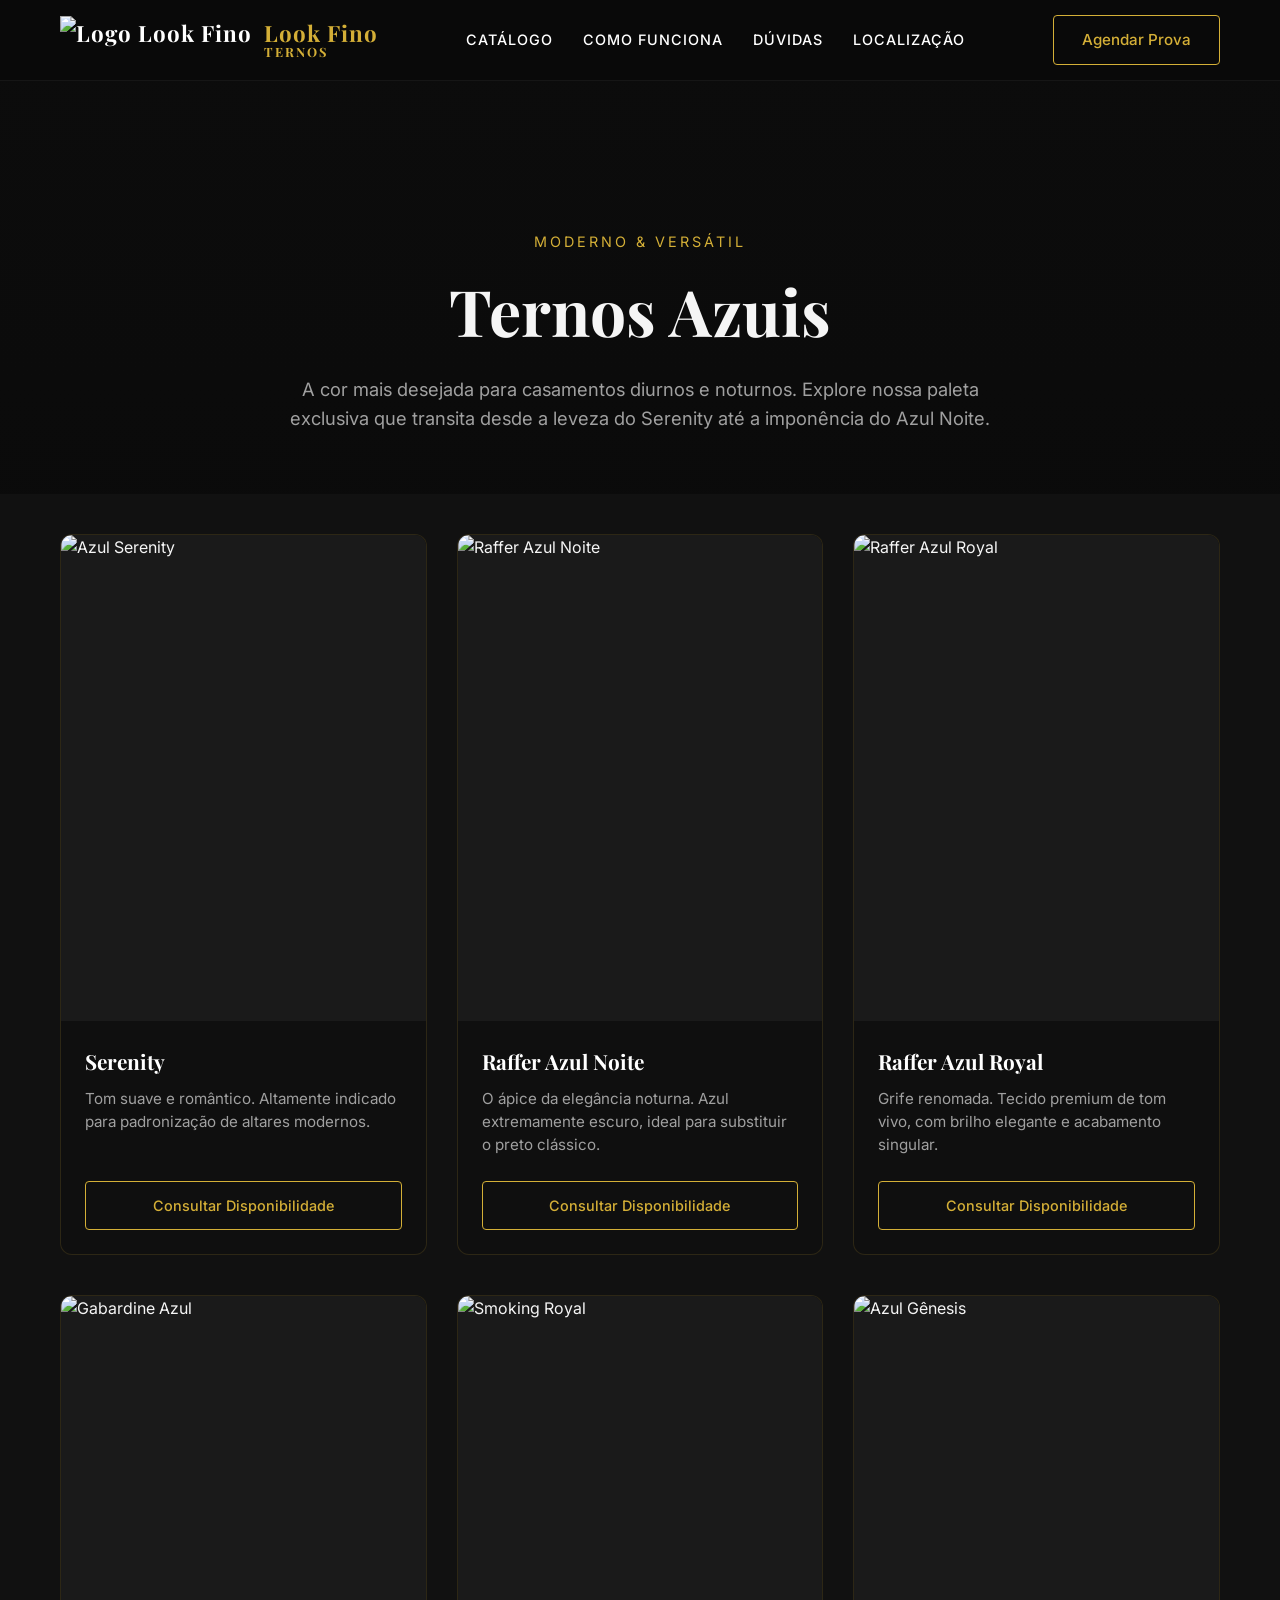
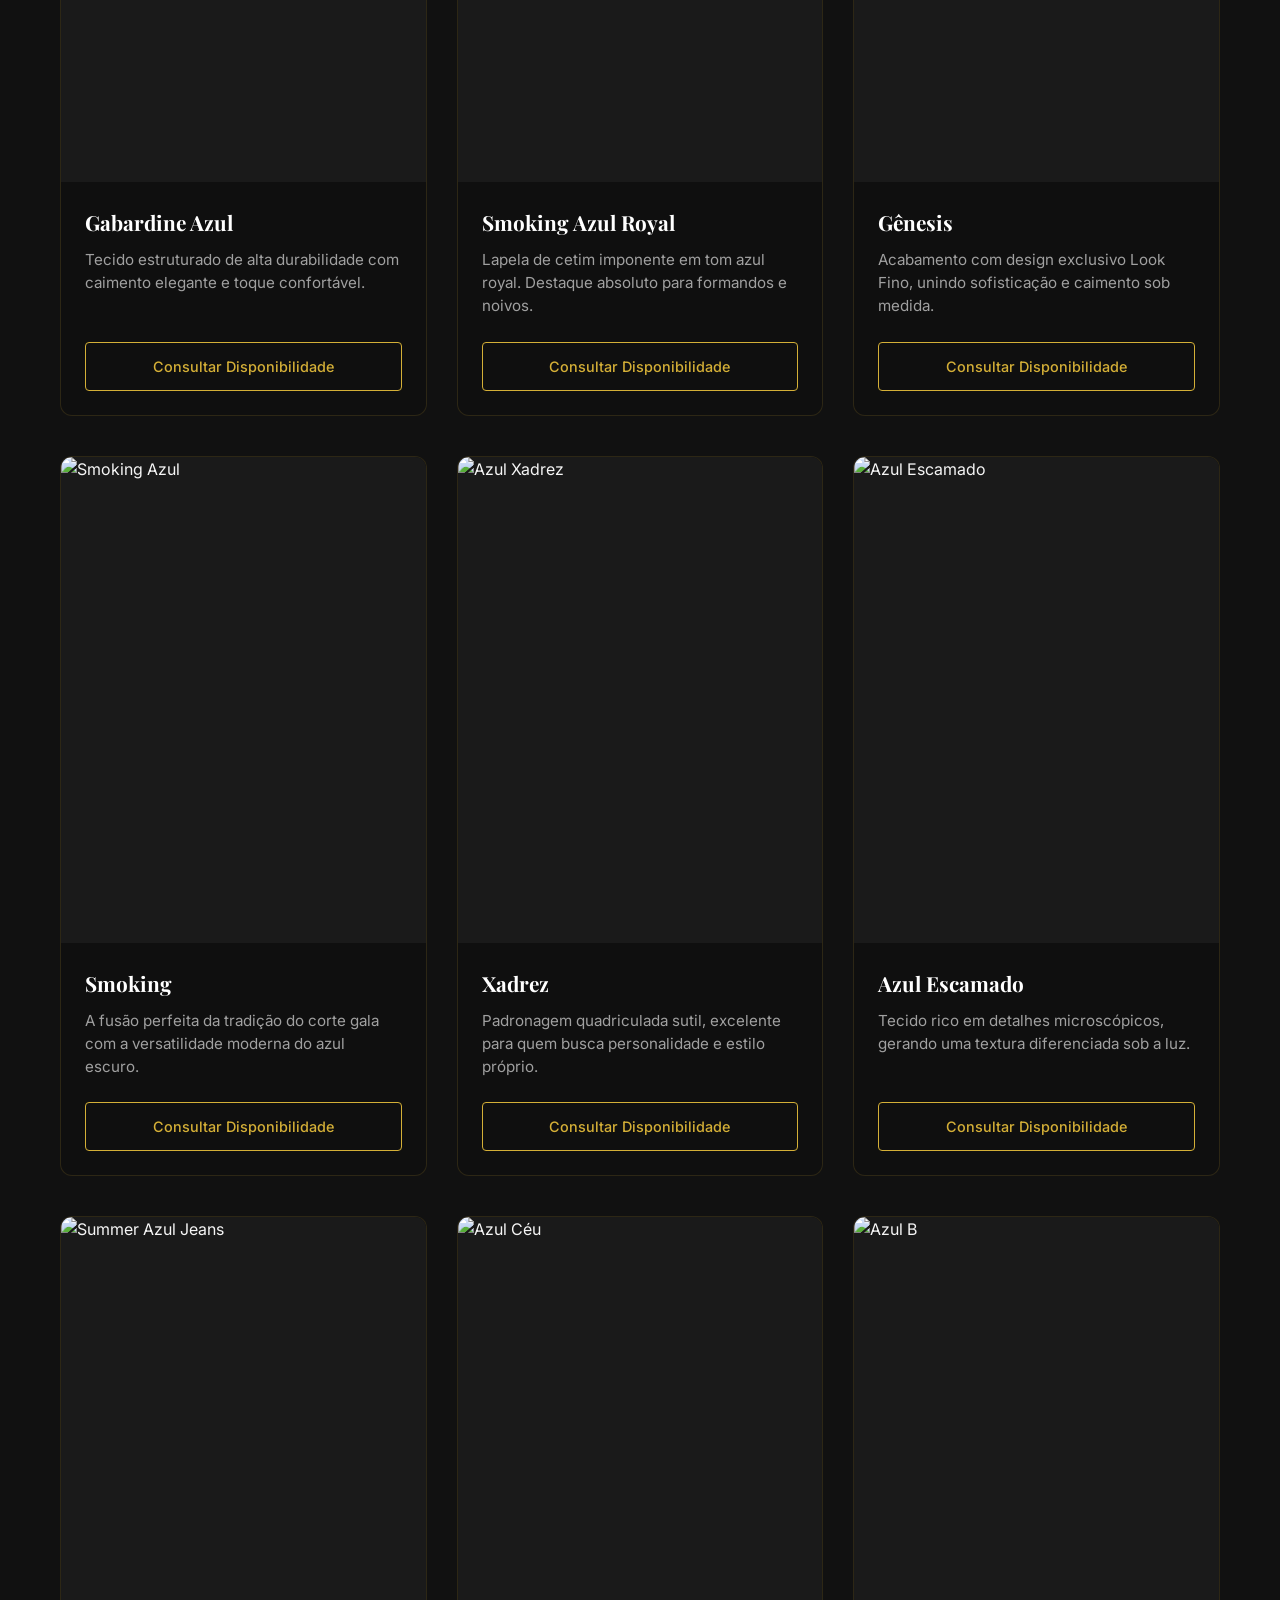
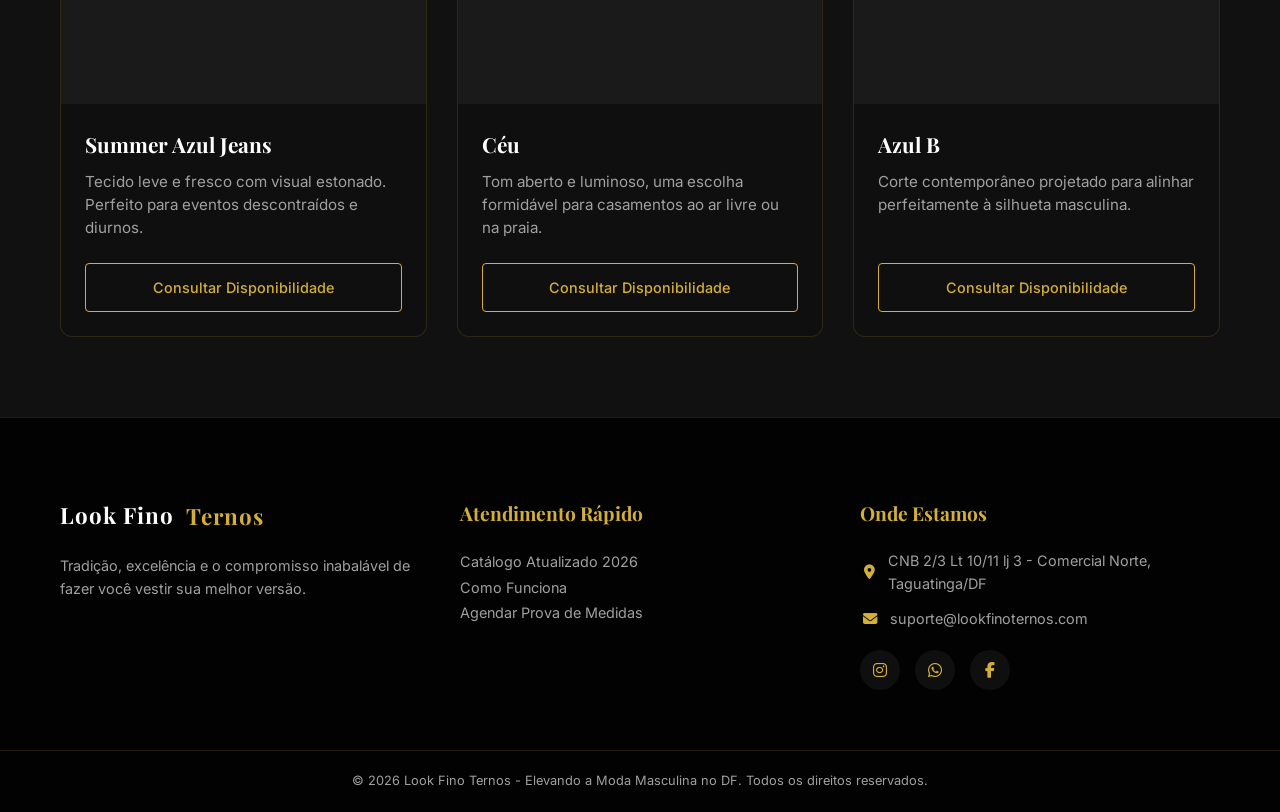
==== azul.html @ 19a5fa89 "Add files via upload" ====
<!DOCTYPE html>
<html lang="pt-BR">
<head>
    <meta charset="UTF-8">
    <meta name="viewport" content="width=device-width, initial-scale=1.0">
    <meta name="description" content="Catálogo de Ternos Azuis Premium - Look Fino. Do Serenity ao Azul Noite, encontre o traje ideal para noivos, padrinhos e formandos em Taguatinga-DF.">
    <title>Ternos Azuis | Look Fino Alfaiataria</title>
    
    <link rel="icon" type="image/x-icon" href="img/260 x 260 px (2).png">
    
    <!-- Google Fonts -->
    <link rel="preconnect" href="https://fonts.googleapis.com">
    <link rel="preconnect" href="https://fonts.gstatic.com" crossorigin>
    <link href="https://fonts.googleapis.com/css2?family=Inter:wght@300;400;500;600&family=Playfair+Display:ital,wght@0,400;0,600;0,700;1,400&display=swap" rel="stylesheet">
    
    <!-- Font Awesome -->
    <link rel="stylesheet" href="https://cdnjs.cloudflare.com/ajax/libs/font-awesome/6.4.0/css/all.min.css">
    
    <!-- CSS Principal -->
    <link rel="stylesheet" href="style.css">
</head>
<body>

    <!-- Cabeçalho / Navbar -->
    <header class="header">
        <div class="container header__container">
            <a href="index.html" class="header__logo">
                <img src="img/260 x 260 px (1).png" alt="Logo Look Fino" class="header__logo-img">
                <span>Look Fino <em>Ternos</em></span>
            </a>
            
            <nav class="navbar">
                <ul class="navbar__list">
                    <li class="navbar__item"><a href="index.html#catalogo-premium" class="navbar__link">Catálogo</a></li>
                    <li class="navbar__item"><a href="index.html#como-funciona" class="navbar__link">Como Funciona</a></li>
                    <li class="navbar__item"><a href="index.html#faq" class="navbar__link">Dúvidas</a></li>
                    <li class="navbar__item"><a href="index.html#onde-estamos" class="navbar__link">Localização</a></li>
                </ul>
            </nav>

            <a href="https://wa.me/556135626437" target="_blank" class="btn btn--outline header__btn">Agendar Prova</a>
        </div>
    </header>

    <main>
        <!-- Seção Hero Interna -->
        <section class="hero hero--internal" style="min-height: 40vh; padding-top: 150px; padding-bottom: 60px;">
            <div class="hero__overlay"></div>
            <div class="container hero__content" style="text-align: center;">
                <span class="hero__subtitle">Moderno & Versátil</span>
                <h1 class="hero__title">Ternos Azuis</h1>
                <p class="hero__text" style="max-width: 700px; margin: 0 auto;">A cor mais desejada para casamentos diurnos e noturnos. Explore nossa paleta exclusiva que transita desde a leveza do Serenity até a imponência do Azul Noite.</p>
            </div>
        </section>

        <!-- Grade de Catálogo (13 Cards) -->
        <section class="section catalog-page">
            <div class="container">
                <div class="catalog-grid">
                    
                    <!-- Card 01 -->
                     <div class="model-card">
                        <div class="model-card__img-box">
                            <img src="img/Azul serenity.jpg" alt="Azul Serenity" class="model-card__img">
                        </div>
                        <div class="model-card__info">
                            <h3 class="model-card__title">Serenity</h3>
                            <p class="model-card__desc">Tom suave e romântico. Altamente indicado para padronização de altares modernos.</p>
                            <a href="https://wa.me/556135626437?text=Olá!%20Gostaria%20de%20saber%20mais%20sobre%20o%20terno%20Azul%20Serenity." target="_blank" class="btn btn--outline btn--full">Consultar Disponibilidade</a>
                        </div>
                    </div>
                    

                    <!-- Card 02 -->
                    <div class="model-card">
                        <div class="model-card__img-box">
                            <img src="img/Terno Raffer Azul Noite4.jpeg" alt="Raffer Azul Noite" class="model-card__img">
                        </div>
                        <div class="model-card__info">
                            <h3 class="model-card__title">Raffer Azul Noite</h3>
                            <p class="model-card__desc">O ápice da elegância noturna. Azul extremamente escuro, ideal para substituir o preto clássico.</p>
                            <a href="https://wa.me/556135626437?text=Olá!%20Gostaria%20de%20saber%20mais%20sobre%20o%20terno%20Raffer%20Azul%20Noite." target="_blank" class="btn btn--outline btn--full">Consultar Disponibilidade</a>
                        </div>
                    </div>

                    <!-- Card 03 -->
                    <div class="model-card">
                        <div class="model-card__img-box">
                            <img src="img/RAFFER AZUL ROYAL 5.jpeg" alt="Raffer Azul Royal" class="model-card__img">
                        </div>
                        <div class="model-card__info">
                            <h3 class="model-card__title">Raffer Azul Royal</h3>
                            <p class="model-card__desc">Grife renomada. Tecido premium de tom vivo, com brilho elegante e acabamento singular.</p>
                            <a href="https://wa.me/556135626437?text=Olá!%20Gostaria%20de%20saber%20mais%20sobre%20o%20terno%20Raffer%20Azul%20Royal." target="_blank" class="btn btn--outline btn--full">Consultar Disponibilidade</a>
                        </div>
                    </div>

                    <!-- Card 04 -->
                    <div class="model-card">
                        <div class="model-card__img-box">
                            <img src="img/Azul Gabardine 2.jpeg" alt="Gabardine Azul" class="model-card__img">
                        </div>
                        <div class="model-card__info">
                            <h3 class="model-card__title">Gabardine Azul</h3>
                            <p class="model-card__desc">Tecido estruturado de alta durabilidade com caimento elegante e toque confortável.</p>
                            <a href="https://wa.me/556135626437?text=Olá!%20Gostaria%20de%20saber%20mais%20sobre%20o%20terno%20Gabardine%20Azul." target="_blank" class="btn btn--outline btn--full">Consultar Disponibilidade</a>
                        </div>
                    </div>

                    <!-- Card 06 -->
                    <div class="model-card">
                        <div class="model-card__img-box">
                            <img src="img/smoking royal.jpeg" alt="Smoking Royal" class="model-card__img">
                        </div>
                        <div class="model-card__info">
                            <h3 class="model-card__title">Smoking Azul Royal</h3>
                            <p class="model-card__desc">Lapela de cetim imponente em tom azul royal. Destaque absoluto para formandos e noivos.</p>
                            <a href="https://wa.me/556135626437?text=Olá!%20Gostaria%20de%20saber%20mais%20sobre%20o%20Smoking%20Royal." target="_blank" class="btn btn--outline btn--full">Consultar Disponibilidade</a>
                        </div>
                    </div>

                    <!-- Card 07 -->
                    <div class="model-card">
                        <div class="model-card__img-box">
                            <img src="img/Azul acinzentado.jpeg" alt="Azul Gênesis" class="model-card__img">
                        </div>
                        <div class="model-card__info">
                            <h3 class="model-card__title">Gênesis</h3>
                            <p class="model-card__desc">Acabamento com design exclusivo Look Fino, unindo sofisticação e caimento sob medida.</p>
                            <a href="https://wa.me/556135626437?text=Olá!%20Gostaria%20de%20saber%20mais%20sobre%20o%20terno%20Azul%20Gênesis." target="_blank" class="btn btn--outline btn--full">Consultar Disponibilidade</a>
                        </div>
                    </div>

                    <!-- Card 08 -->
                    <div class="model-card">
                        <div class="model-card__img-box">
                            <img src="img/azul smo.jpeg" alt="Smoking Azul" class="model-card__img">
                        </div>
                        <div class="model-card__info">
                            <h3 class="model-card__title">Smoking</h3>
                            <p class="model-card__desc">A fusão perfeita da tradição do corte gala com a versatilidade moderna do azul escuro.</p>
                            <a href="https://wa.me/556135626437?text=Olá!%20Gostaria%20de%20saber%20mais%20sobre%20o%20Smoking%20Azul." target="_blank" class="btn btn--outline btn--full">Consultar Disponibilidade</a>
                        </div>
                    </div>

                    <!-- Card 09 -->
                    <div class="model-card">
                        <div class="model-card__img-box">
                            <img src="img/aaaa Azul xadrez.jpg" alt="Azul Xadrez" class="model-card__img">
                        </div>
                        <div class="model-card__info">
                            <h3 class="model-card__title">Xadrez</h3>
                            <p class="model-card__desc">Padronagem quadriculada sutil, excelente para quem busca personalidade e estilo próprio.</p>
                            <a href="https://wa.me/556135626437?text=Olá!%20Gostaria%20de%20saber%20mais%20sobre%20o%20terno%20Azul%20Xadrez." target="_blank" class="btn btn--outline btn--full">Consultar Disponibilidade</a>
                        </div>
                    </div>

                    <!-- Card 10 -->
                    <div class="model-card">
                        <div class="model-card__img-box">
                            <img src="img/Rafael Lopes de Souza usando o smok azul scamado.jfif" alt="Azul Escamado" class="model-card__img">
                        </div>
                        <div class="model-card__info">
                            <h3 class="model-card__title">Azul Escamado</h3>
                            <p class="model-card__desc">Tecido rico em detalhes microscópicos, gerando uma textura diferenciada sob a luz.</p>
                            <a href="https://wa.me/556135626437?text=Olá!%20Gostaria%20de%20saber%20mais%20sobre%20o%20terno%20Azul%20Escamado." target="_blank" class="btn btn--outline btn--full">Consultar Disponibilidade</a>
                        </div>
                    </div>

                    <!-- Card 11 -->
                    <div class="model-card">
                        <div class="model-card__img-box">
                            <img src="img/azul jeans2.jpeg" alt="Summer Azul Jeans" class="model-card__img">
                        </div>
                        <div class="model-card__info">
                            <h3 class="model-card__title">Summer Azul Jeans</h3>
                            <p class="model-card__desc">Tecido leve e fresco com visual estonado. Perfeito para eventos descontraídos e diurnos.</p>
                            <a href="https://wa.me/556135626437?text=Olá!%20Gostaria%20de%20saber%20mais%20sobre%20o%20terno%20Summer%20Azul%20Jeans." target="_blank" class="btn btn--outline btn--full">Consultar Disponibilidade</a>
                        </div>
                    </div>

                    <!-- Card 12 -->
                     <div class="model-card">
                        <div class="model-card__img-box">
                            <img src="img/A Azul bebe PAD 2.jpeg" alt="Azul Céu" class="model-card__img">
                        </div>
                        <div class="model-card__info">
                            <h3 class="model-card__title">Céu</h3>
                            <p class="model-card__desc">Tom aberto e luminoso, uma escolha formidável para casamentos ao ar livre ou na praia.</p>
                            <a href="https://wa.me/556135626437?text=Olá!%20Gostaria%20de%20saber%20mais%20sobre%20o%20terno%20Azul%20Céu." target="_blank" class="btn btn--outline btn--full">Consultar Disponibilidade</a>
                        </div>
                    </div>
                    

                    <!-- Card 12+1 -->
                     <div class="model-card">
                        <div class="model-card__img-box">
                            <img src="img/Azul B marinho.jpg" alt="Azul B" class="model-card__img">
                        </div>
                        <div class="model-card__info">
                            <h3 class="model-card__title">Azul B</h3>
                            <p class="model-card__desc">Corte contemporâneo projetado para alinhar perfeitamente à silhueta masculina.</p>
                            <a href="https://wa.me/556135626437?text=Olá!%20Gostaria%20de%20saber%20mais%20sobre%20o%20terno%20Azul%20B." target="_blank" class="btn btn--outline btn--full">Consultar Disponibilidade</a>
                        </div>
                    </div>
                    

                </div>
            </div>
        </section>
    </main>

    <!-- Rodapé -->
    <footer class="footer">
        <div class="container footer__container">
            <div class="footer__brand">
                <a href="index.html" class="header__logo">Look Fino <span>Ternos</span></a>
                <p class="footer__text">Tradição, excelência e o compromisso inabalável de fazer você vestir sua melhor versão.</p>
            </div>
            
            <div class="footer__links">
                <h4 class="footer__title">Atendimento Rápido</h4>
                <ul>
                    <li><a href="index.html#catalogo-premium">Catálogo Atualizado 2026</a></li>
                    <li><a href="index.html#como-funciona">Como Funciona</a></li>
                    <li><a href="https://wa.me/556135626437">Agendar Prova de Medidas</a></li>
                </ul>
            </div>

            <div class="footer__contact">
                <h4 class="footer__title">Onde Estamos</h4>
                <p><i class="fa-solid fa-location-dot"></i> CNB 2/3 Lt 10/11 lj 3 - Comercial Norte, Taguatinga/DF</p>
                <p><i class="fa-solid fa-envelope"></i> suporte@lookfinoternos.com</p>
                
                <div class="footer__socials">
                    <a href="https://www.instagram.com/lookfinoternosoficial/" target="_blank"><i class="fa-brands fa-instagram"></i></a>
                    <a href="https://wa.me/556135626437" target="_blank"><i class="fa-brands fa-whatsapp"></i></a>
                    <a href="https://www.facebook.com/lookfinoternosoficial/" target="_blank"><i class="fa-brands fa-facebook-f"></i></a>
                </div>
            </div>
        </div>
        <div class="footer__bottom">
            <p>&copy; 2026 Look Fino Ternos - Elevando a Moda Masculina no DF. Todos os direitos reservados.</p>
        </div>
    </footer>

    <script src="script.js"></script>
</body>
</html>
---- style.css ----
/* ==========================================================================
   1. VARIÁVEIS E RESET
   ========================================================================== */
:root {
    /* Paleta de Cores (Estilo Luxo/Premium) */
    --color-primary: #D4AF37;       /* Dourado Metálico */
    --color-primary-dark: #B5952F;  /* Dourado Escuro para Hover */
    --color-bg-dark: #0A0A0A;       /* Fundo Principal Escuro */
    --color-bg-card: #141414;       /* Fundo de Cards */
    --color-bg-alt: #1a1a1a;        /* Fundo Alternativo Secundário */
    --color-text-light: #F8F9FA;    /* Texto Claro */
    --color-text-muted: #A0AEC0;    /* Texto Secundário */
    --color-border: #333333;        /* Bordas Discretas */
    
    /* Tipografia */
    --font-heading: 'Playfair Display', serif;
    --font-body: 'Inter', sans-serif;
    
    /* Espaçamentos e Estrutura */
    --container-max: 1200px;
    --transition-smooth: all 0.3s cubic-bezier(0.25, 0.8, 0.25, 1);
    --radius-sm: 4px;
    --radius-md: 8px;
}

*, *::before, *::after {
    margin: 0;
    padding: 0;
    box-sizing: border-box;
}

html {
    scroll-behavior: smooth;
}

body {
    font-family: var(--font-body);
    background-color: var(--color-bg-dark);
    color: var(--color-text-light);
    line-height: 1.6;
    -webkit-font-smoothing: antialiased;
}

ul { list-style: none; }
a { text-decoration: none; color: inherit; }
img { max-width: 100%; height: auto; display: block; }

/* ==========================================================================
   2. CLASSES UTILITÁRIAS
   ========================================================================== */
.container {
    width: 100%;
    max-width: var(--container-max);
    margin: 0 auto;
    padding: 0 20px;
}

.section {
    padding: 80px 0;
}

.section--dark {
    background-color: #050505;
}

.section__header {
    text-align: center;
    margin-bottom: 50px;
}

.section__title {
    font-family: var(--font-heading);
    font-size: 2.5rem;
    font-weight: 600;
    margin-bottom: 15px;
    color: var(--color-primary);
}

.section__subtitle {
    color: var(--color-text-muted);
    font-size: 1.1rem;
    max-width: 700px;
    margin: 0 auto;
}

.grid {
    display: grid;
    gap: 30px;
}

/* ==========================================================================
   3. BOTÕES
   ========================================================================== */
.btn {
    display: inline-block;
    padding: 12px 28px;
    font-weight: 500;
    font-size: 0.95rem;
    border-radius: var(--radius-sm);
    transition: var(--transition-smooth);
    text-align: center;
    cursor: pointer;
    border: 1px solid transparent;
}

.btn--primary {
    background-color: var(--color-primary);
    color: #000;
}

.btn--primary:hover {
    background-color: var(--color-primary-dark);
    transform: translateY(-2px);
    box-shadow: 0 4px 15px rgba(212, 175, 55, 0.3);
}

.btn--secondary {
    background-color: transparent;
    color: var(--color-text-light);
    border: 1px solid var(--color-text-light);
}

.btn--secondary:hover {
    background-color: var(--color-text-light);
    color: var(--color-bg-dark);
}

.btn--outline {
    border: 1px solid var(--color-primary);
    color: var(--color-primary);
}

.btn--outline:hover {
    background-color: var(--color-primary);
    color: #000;
}

/* ==========================================================================
   4. HEADER E NAVBAR
   ========================================================================== */
.header {
    position: fixed;
    top: 0;
    left: 0;
    width: 100%;
    z-index: 1000;
    background-color: rgba(10, 10, 10, 0.95);
    backdrop-filter: blur(10px);
    border-bottom: 1px solid rgba(255, 255, 255, 0.05);
}

.header__container {
    display: flex;
    justify-content: space-between;
    align-items: center;
    height: 80px;
}

.header__logo {
    font-family: var(--font-heading);
    font-size: 1.5rem;
    font-weight: 700;
    letter-spacing: 1px;
}

.header__logo span {
    color: var(--color-primary);
}

.navbar__list {
    display: flex;
    gap: 30px;
}

.navbar__link {
    font-size: 0.9rem;
    font-weight: 500;
    text-transform: uppercase;
    letter-spacing: 1px;
    color: var(--color-text-light);
    transition: var(--transition-smooth);
    position: relative;
}

.navbar__link::after {
    content: '';
    position: absolute;
    bottom: -5px;
    left: 0;
    width: 0;
    height: 1px;
    background-color: var(--color-primary);
    transition: var(--transition-smooth);
}

.navbar__link:hover::after {
    width: 100%;
}

.navbar__link:hover {
    color: var(--color-primary);
}

@media (max-width: 900px) {
    .navbar, .header__btn {
        display: none;
    }
}

/* ==========================================================================
   5. HERO SECTION
   ========================================================================== */
.hero {
    position: relative;
    min-height: 100vh;
    display: flex;
    align-items: center;
    justify-content: center;
    text-align: center;
    background-image: url("img/260\ x\ 260\ px\ \(2\).png");
    background-size: cover;
    background-position: center;
    background-attachment: fixed;
}

.hero__overlay {
    position: absolute;
    inset: 0;
    background: linear-gradient(to bottom, rgba(10,10,10,0.7), rgba(10,10,10,0.9));
}

.hero__content {
    position: relative;
    z-index: 1;
    max-width: 800px;
    margin-top: 80px;
}

.hero__subtitle {
    display: block;
    color: var(--color-primary);
    font-size: 0.9rem;
    letter-spacing: 3px;
    text-transform: uppercase;
    margin-bottom: 20px;
}

.hero__title {
    font-family: var(--font-heading);
    font-size: 3.5rem;
    line-height: 1.2;
    margin-bottom: 25px;
}

.hero__text {
    font-size: 1.15rem;
    color: var(--color-text-muted);
    margin-bottom: 40px;
}

.hero__actions {
    display: flex;
    gap: 20px;
    justify-content: center;
}

/* ==========================================================================
   6. COMO FUNCIONA (STEPS)
   ========================================================================== */
.steps__grid {
    grid-template-columns: repeat(1, 1fr);
    gap: 40px;
}

.step__item {
    text-align: center;
    position: relative;
}

.step__number {
    display: inline-flex;
    align-items: center;
    justify-content: center;
    width: 70px;
    height: 70px;
    border-radius: 50%;
    background-color: var(--color-primary);
    color: #000;
    font-family: var(--font-heading);
    font-size: 2rem;
    font-weight: 700;
    margin-bottom: 20px;
    box-shadow: 0 0 0 5px rgba(212, 175, 55, 0.2);
}

.step__title {
    font-family: var(--font-heading);
    font-size: 1.4rem;
    margin-bottom: 10px;
}

.step__text {
    color: var(--color-text-muted);
    font-size: 0.95rem;
}

/* ==========================================================================
   7. SERVIÇOS / DIFERENCIAIS
   ========================================================================== */
.services__grid {
    grid-template-columns: 1fr;
}

.card {
    background-color: var(--color-bg-card);
    padding: 40px 30px;
    border-radius: var(--radius-md);
    border: 1px solid var(--color-border);
    text-align: center;
    transition: var(--transition-smooth);
}

.card:hover {
    transform: translateY(-10px);
    border-color: var(--color-primary);
    box-shadow: 0 10px 30px rgba(0,0,0,0.5);
}

.card__icon {
    font-size: 2.5rem;
    color: var(--color-primary);
    margin-bottom: 20px;
}

.card__title {
    font-family: var(--font-heading);
    font-size: 1.5rem;
    margin-bottom: 15px;
}

.card__text {
    color: var(--color-text-muted);
    font-size: 0.95rem;
}

/* ==========================================================================
   8. CATÁLOGO DE PRODUTOS
   ========================================================================== */
.catalog__grid {
    grid-template-columns: 1fr;
    margin-bottom: 50px;
}

.catalog__item {
    background-color: var(--color-bg-alt);
    border: 1px solid var(--color-border);
    border-radius: var(--radius-md);
    overflow: hidden;
    transition: var(--transition-smooth);
    display: flex;
    flex-direction: column;
}

.catalog__item:hover {
    transform: translateY(-5px);
    border-color: var(--color-primary);
}

.catalog__img-wrapper {
    overflow: hidden;
}

.catalog__img {
    width: 100%;
    height: 320px;
    object-fit: cover;
    transition: transform 0.5s ease;
}

.catalog__item:hover .catalog__img {
    transform: scale(1.08);
}

.catalog__content {
    padding: 25px;
    display: flex;
    flex-direction: column;
    flex-grow: 1;
}

.catalog__tag {
    align-self: flex-start;
    background-color: rgba(212, 175, 55, 0.1);
    color: var(--color-primary);
    padding: 4px 10px;
    font-size: 0.75rem;
    text-transform: uppercase;
    font-weight: 600;
    border-radius: 20px;
    margin-bottom: 12px;
}

.catalog__title {
    font-family: var(--font-heading);
    font-size: 1.3rem;
    margin-bottom: 10px;
}

.catalog__desc {
    color: var(--color-text-muted);
    font-size: 0.9rem;
    margin-bottom: 20px;
    flex-grow: 1;
}

.catalog__link {
    color: var(--color-primary);
    font-weight: 600;
    font-size: 0.9rem;
    display: inline-block;
    transition: var(--transition-smooth);
}

.catalog__link:hover {
    color: var(--color-text-light);
    transform: translateX(5px);
}

.catalog__action {
    text-align: center;
}

/* ==========================================================================
   9. COLEÇÕES / DESTAQUES
   ========================================================================== */
.collection__grid {
    grid-template-columns: 1fr;
}

.collection__item {
    position: relative;
    border-radius: var(--radius-md);
    overflow: hidden;
    cursor: pointer;
}

.collection__img {
    width: 100%;
    height: 400px;
    object-fit: cover;
    transition: transform 0.6s ease;
}

.collection__item:hover .collection__img {
    transform: scale(1.05);
}

.collection__info {
    position: absolute;
    bottom: 0;
    left: 0;
    width: 100%;
    padding: 30px;
    background: linear-gradient(to top, rgba(0,0,0,0.9), transparent);
}

.collection__name {
    font-family: var(--font-heading);
    font-size: 1.5rem;
    color: var(--color-primary);
    margin-bottom: 5px;
}

.collection__desc {
    color: var(--color-text-light);
    font-size: 0.9rem;
}

/* ==========================================================================
   10. FOOTER E ÍCONES SOCIAIS (ALINHAMENTO CORRIGIDO)
   ========================================================================== */
.footer {
    background-color: #020202;
    padding: 80px 0 20px;
    border-top: 1px solid var(--color-border);
}

.footer__container {
    display: grid;
    grid-template-columns: 1fr;
    gap: 40px;
    margin-bottom: 60px;
}

.footer__title {
    font-family: var(--font-heading);
    font-size: 1.2rem;
    color: var(--color-primary);
    margin-bottom: 20px;
}

.footer__text, .footer__links a, .footer__contact p {
    color: var(--color-text-muted);
    font-size: 0.9rem;
    margin-bottom: 12px;
}

.footer__contact p {
    display: flex;
    align-items: center;
}

.footer__contact i:not(.fa-brands) {
    color: var(--color-primary);
    margin-right: 10px;
    width: 20px;
    text-align: center;
}

.footer__links a:hover {
    color: var(--color-primary);
}

/* Correção Definitiva do Alinhamento dos Ícones */
.footer__socials {
    display: flex;
    gap: 15px;
    margin-top: 20px;
}

.footer__socials a {
    display: inline-flex; /* Garante estrutura flex no container do ícone */
    align-items: center;  /* Centralização Vertical */
    justify-content: center; /* Centralização Horizontal */
    width: 40px;
    height: 40px;
    border-radius: 50%;
    background-color: var(--color-bg-card);
    color: var(--color-primary);
    transition: var(--transition-smooth);
    text-decoration: none;
}

.footer__socials a i {
    line-height: 1; /* Remove espaçamentos fantasma do FontAwesome */
    display: flex;
    align-items: center;
    justify-content: center;
}

.footer__socials a:hover {
    background-color: var(--color-primary);
    color: #000;
}

.footer__bottom {
    text-align: center;
    padding-top: 20px;
    border-top: 1px solid var(--color-border);
    color: var(--color-text-muted);
    font-size: 0.8rem;
}

/* ==========================================================================
   11. MEDIA QUERIES (RESPONSIVIDADE)
   ========================================================================== */

/* Tablet */
@media (min-width: 768px) {
    .steps__grid {
        grid-template-columns: repeat(2, 1fr);
    }
    
    .services__grid, .collection__grid, .catalog__grid {
        grid-template-columns: repeat(2, 1fr);
    }
    
    .footer__container {
        grid-template-columns: repeat(3, 1fr);
    }
    
    .hero__title {
        font-size: 3rem;
    }
}

/* Desktop */
@media (min-width: 1024px) {
    .steps__grid {
        grid-template-columns: repeat(4, 1fr); /* 4 passos em linha */
    }
    
    .services__grid, .collection__grid, .catalog__grid {
        grid-template-columns: repeat(3, 1fr);
    }
    
    .hero__title {
        font-size: 4rem;
    }
}

/* Mobile Menor */
@media (max-width: 480px) {
    .hero__actions {
        flex-direction: column;
    }
    
    .hero__title {
        font-size: 2.5rem;
    }
}

/* ==========================================================================
   12. SLIDER / CARROSSEL PREMIUM (NOVO)
   ========================================================================== */
.slider-section {
    background-color: var(--color-bg-dark);
    position: relative;
    overflow: hidden; /* Evita que arrows estoure a tela no mobile */
}

.relative { position: relative; }

.slider-wrapper {
    position: relative;
    margin-top: 50px;
    padding: 0 10px;
}

.slider-track {
    display: flex;
    gap: 30px;
    overflow-x: auto;
    scroll-snap-type: x mandatory;
    scroll-behavior: smooth;
    padding: 20px 0 40px 0; /* Padding inferior para a sombra não cortar */
    scrollbar-width: none; /* Oculta no Firefox */
    -ms-overflow-style: none;  /* Oculta no IE/Edge */
}

.slider-track::-webkit-scrollbar {
    display: none; /* Oculta no Chrome/Safari */
}

.slider-card {
    flex: 0 0 320px; /* Tamanho fixo do card */
    scroll-snap-align: center;
    position: relative;
    border-radius: var(--radius-md);
    overflow: hidden;
    border: 1px solid var(--color-border);
    background-color: var(--color-bg-card);
    transition: var(--transition-smooth);
    display: block;
    aspect-ratio: 3/4; /* Proporção elegante de retrato */
    cursor: pointer;
}

/* Efeito Premium de Hover no Card */
.slider-card:hover {
    transform: translateY(-8px);
    border-color: var(--color-primary);
    box-shadow: 0 15px 35px rgba(212, 175, 55, 0.15); /* Brilho dourado */
}

.slider-card__img-box {
    width: 100%;
    height: 100%;
    position: relative;
    overflow: hidden;
}

.slider-card__img {
    width: 100%;
    height: 100%;
    object-fit: cover;
    transition: transform 0.8s cubic-bezier(0.25, 0.46, 0.45, 0.94);
}

.slider-card:hover .slider-card__img {
    transform: scale(1.08); /* Zoom dramático suave */
}

.slider-card__overlay {
    position: absolute;
    inset: 0;
    background: linear-gradient(to top, rgba(5,5,5,0.95) 0%, rgba(5,5,5,0.4) 40%, transparent 100%);
    transition: background 0.4s ease;
}

.slider-card:hover .slider-card__overlay {
    background: linear-gradient(to top, rgba(5,5,5,0.95) 0%, rgba(212,175,55,0.15) 50%, transparent 100%);
}

.slider-card__info {
    position: absolute;
    bottom: 0;
    left: 0;
    width: 100%;
    padding: 30px 25px;
    z-index: 2;
    display: flex;
    flex-direction: column;
    gap: 8px;
}

.slider-card__category {
    font-size: 0.75rem;
    font-weight: 600;
    color: var(--color-primary);
    letter-spacing: 2px;
    text-transform: uppercase;
}

.slider-card__title {
    font-family: var(--font-heading);
    font-size: 2rem;
    color: var(--color-text-light);
    line-height: 1.1;
}

/* Setas do Slider */
.slider-arrow {
    position: absolute;
    top: 45%;
    transform: translateY(-50%);
    width: 55px;
    height: 55px;
    border-radius: 50%;
    background-color: var(--color-bg-dark);
    border: 1px solid var(--color-border);
    color: var(--color-text-light);
    font-size: 1.2rem;
    display: grid;
    place-items: center;
    cursor: pointer;
    z-index: 10;
    transition: var(--transition-smooth);
    box-shadow: 0 5px 15px rgba(0,0,0,0.5);
}

.slider-arrow:hover {
    background-color: var(--color-primary);
    border-color: var(--color-primary);
    color: #000;
    transform: translateY(-50%) scale(1.1);
}

.slider-arrow--prev { left: -20px; }
.slider-arrow--next { right: -20px; }

/* Responsividade do Slider */
@media (max-width: 768px) {
    .slider-card {
        flex: 0 0 80%; /* Ocupa 80% da tela no mobile */
        scroll-snap-align: center;
    }
    
    .slider-arrow {
        display: none; /* No mobile o usuário arrasta com o dedo */
    }
}

/* ==========================================================================
   13. PÁGINAS INTERNAS POR COR (GRID)
   ========================================================================== */
.internal-page-header {
    padding: 150px 0 60px; /* Compensa navbar fixa */
    background: linear-gradient(to bottom, #111, var(--color-bg-dark));
    text-align: center;
    border-bottom: 1px solid var(--color-border);
}

.breadcrumb {
    color: var(--color-primary);
    font-size: 0.85rem;
    text-transform: uppercase;
    letter-spacing: 1px;
    margin-bottom: 15px;
    display: block;
}

.internal-page-header .section__title { font-size: 3.5rem; }

.product-grid {
    display: grid;
    grid-template-columns: repeat(auto-fill, minmax(280px, 1fr));
    gap: 30px;
    padding: 60px 0;
}

/* ==========================================================================
   VARIÁVEIS ADICIONAIS (Verifique se já possui semelhantes em seu :root)
   ========================================================================== */
:root {
    --color-bg-dark: #050505;
    --color-bg-card: #0f0f0f;
    --color-bg-card-hover: #161616;
    --color-primary: #d4af37; /* Dourado Premium */
    --color-primary-rgb: 212, 175, 55;
    --color-text-light: #ffffff;
    --color-text-muted: #a0a0a0;
    --color-border: rgba(212, 175, 55, 0.15);
    --color-border-hover: rgba(212, 175, 55, 0.4);
    --font-heading: 'Playfair Display', serif;
    --font-sans: 'Inter', sans-serif;
    --transition-smooth: all 0.4s cubic-bezier(0.25, 0.8, 0.25, 1);
    --radius-md: 8px;
    --radius-lg: 16px;
}

/* Utilitário para limitar largura de seções de texto/FAQ */
.container--narrow {
    max-width: 800px !important;
}

/* ==========================================================================
   SEÇÃO "COMO FUNCIONA" REFINADA
   ========================================================================== */
.steps__grid {
    display: grid;
    grid-template-columns: repeat(auto-fit, minmax(240px, 1fr));
    gap: 30px;
    margin-top: 50px;
}

.step__card {
    background-color: var(--color-bg-card);
    border: 1px solid var(--color-border);
    border-radius: var(--radius-md);
    padding: 40px 30px;
    position: relative;
    transition: var(--transition-smooth);
    overflow: hidden;
}

.step__card:hover {
    transform: translateY(-10px);
    border-color: var(--color-border-hover);
    box-shadow: 0 20px 40px rgba(0, 0, 0, 0.6), 0 0 20px rgba(var(--color-primary-rgb), 0.05);
}

/* Linha dourada decorativa sutil no topo do card ao passar o mouse */
.step__card::before {
    content: '';
    position: absolute;
    top: 0;
    left: 0;
    width: 100%;
    height: 3px;
    background: linear-gradient(90deg, transparent, var(--color-primary), transparent);
    transform: scaleX(0);
    transition: var(--transition-smooth);
}

.step__card:hover::before {
    transform: scaleX(1);
}

.step__card-badge {
    position: absolute;
    top: 20px;
    right: 25px;
    font-family: var(--font-heading);
    font-size: 2.5rem;
    font-weight: 700;
    color: rgba(var(--color-primary-rgb), 0.08);
    transition: var(--transition-smooth);
    user-select: none;
}

.step__card:hover .step__card-badge {
    color: rgba(var(--color-primary-rgb), 0.18);
    transform: scale(1.1);
}

.step__card-icon {
    font-size: 2.2rem;
    color: var(--color-primary);
    margin-bottom: 25px;
    display: inline-block;
    transition: var(--transition-smooth);
}

.step__card:hover .step__card-icon {
    transform: rotate(-5deg) scale(1.05);
}

.step__card-title {
    font-family: var(--font-heading);
    font-size: 1.4rem;
    color: var(--color-text-light);
    margin-bottom: 15px;
    font-weight: 600;
}

.step__card-text {
    font-size: 0.95rem;
    color: var(--color-text-muted);
    line-height: 1.6;
}

/* ==========================================================================
   NOVA SEÇÃO: FAQ ACCORDION PREMIUM
   ========================================================================== */
.faq__list {
    margin-top: 40px;
    display: flex;
    flex-direction: column;
    gap: 15px;
}

.faq__item {
    background-color: var(--color-bg-card);
    border: 1px solid var(--color-border);
    border-radius: var(--radius-md);
    overflow: hidden;
    transition: var(--transition-smooth);
}

.faq__item:hover {
    border-color: var(--color-border-hover);
}

.faq__trigger {
    width: 100%;
    background: none;
    border: none;
    padding: 24px 30px;
    display: flex;
    justify-content: space-between;
    align-items: center;
    text-align: left;
    cursor: pointer;
    color: var(--color-text-light);
    gap: 20px;
}

.faq__question {
    font-family: var(--font-sans);
    font-size: 1.1rem;
    font-weight: 500;
    transition: var(--transition-smooth);
}

.faq__item:hover .faq__question {
    color: var(--color-primary);
}

.faq__icon-box {
    width: 32px;
    height: 32px;
    border-radius: 50%;
    background-color: rgba(var(--color-primary-rgb), 0.05);
    border: 1px solid var(--color-border);
    display: grid;
    place-items: center;
    font-size: 0.85rem;
    color: var(--color-primary);
    transition: var(--transition-smooth);
    flex-shrink: 0;
}

/* Estado Ativo do FAQ */
.faq__item.is-active {
    border-color: rgba(var(--color-primary-rgb), 0.4);
    background-color: var(--color-bg-card-hover);
}

.faq__item.is-active .faq__icon-box {
    transform: rotate(135deg); /* Transforma o + em um x elegante */
    background-color: var(--color-primary);
    color: #000;
}

/* Container do conteúdo dinâmico */
.faq__content {
    max-height: 0;
    overflow: hidden;
    transition: max-height 0.4s cubic-bezier(0.25, 1, 0.5, 1);
}

.faq__text {
    padding: 0 30px 28px 30px;
    color: var(--color-text-muted);
    font-size: 1rem;
    line-height: 1.7;
}

/* ==========================================================================
   NOVA SEÇÃO: MAPA E LOCALIZAÇÃO RESPONSIVA
   ========================================================================== */
.location-map__wrapper {
    position: relative;
    width: 100%;
    height: 450px;
    margin-top: 40px;
    border-radius: var(--radius-lg);
    overflow: hidden;
    border: 1px solid var(--color-border);
    box-shadow: 0 10px 30px rgba(0, 0, 0, 0.5);
}

.location-map__iframe {
    position: absolute;
    top: 0;
    left: 0;
    width: 100%;
    height: 100%;
    border: 0;
    /* Filtro CSS avançado para mesclar o mapa ao tema escuro da marca */
    filter: invert(90%) hue-rotate(180deg) ssat(120%) contrast(90%);
}

/* Ajustes Responsivos para Telas Menores */
@media (max-width: 768px) {
    .step__card {
        padding: 30px 20px;
    }
    
    .faq__trigger {
        padding: 20px;
    }
    
    .faq__text {
        padding: 0 20px 20px 20px;
    }
    
    .location-map__wrapper {
        height: 320px;
    }
}

/* ==========================================================================
   ALINHAMENTO DA LOGO COM IMAGEM
   ========================================================================== */
.header__logo {
    display: flex;
    align-items: center;
    gap: 15px; /* Espaço exato entre a imagem e o texto do título */
    text-decoration: none;
    font-family: var(--font-heading);
    font-size: 1.5rem;
    color: var(--color-text-light);
    font-weight: 700;
}

.header__logo-img {
    height: 45px; /* Altura ideal para não quebrar a proporção do cabeçalho */
    width: auto;  /* Mantém a proporção original da largura da imagem */
    object-fit: contain;
    transition: var(--transition-smooth);
}

.header__logo:hover .header__logo-img {
    transform: scale(1.05); /* Efeito sutil de aproximação ao passar o mouse */
}

.header__logo span {
    display: flex;
    flex-direction: column;
    line-height: 1.1;
}

.header__logo em {
    font-size: 0.85rem;
    font-style: normal;
    color: var(--color-primary); /* Destaca o "Ternos" em dourado */
    letter-spacing: 2px;
    text-transform: uppercase;
}

/* Ajuste sutil para o rodapé (opcional, caso queira replicar o comportamento lá) */
.footer__brand .header__logo {
    margin-bottom: 20px;
}

/* ==========================================================================
   SUPORTE PARA LOGO COM IMAGEM NO HEADER (COMPLETO)
   ========================================================================== */
.header__logo {
    display: flex;
    align-items: center;
    gap: 12px; /* Distância refinada entre a imagem da logo e o texto */
    text-decoration: none;
    font-family: var(--font-heading);
    font-size: 1.4rem;
    color: var(--color-text-light);
    font-weight: 700;
}

.header__logo-img {
    height: 48px; /* Mantém uma proporção nobre e legível no menu fixo */
    width: auto;  /* Evita distorções na largura original */
    object-fit: contain;
    transition: all 0.3s cubic-bezier(0.25, 0.8, 0.25, 1);
}

.header__logo:hover .header__logo-img {
    transform: scale(1.06); /* Microinteração elegante ao passar o mouse */
}

.header__logo span {
    display: flex;
    flex-direction: column;
    line-height: 1.1;
}

.header__logo em {
    font-size: 0.8rem;
    font-style: normal;
    color: var(--color-primary, #d4af37);
    letter-spacing: 2px;
    text-transform: uppercase;
}

/* ==========================================================================
   ESTILOS PREMIUM DA SEÇÃO "COMO FUNCIONA", FAQ E MAPA RESPONSIVO
   ========================================================================== */
.container--narrow {
    max-width: 800px !important;
}

.steps__grid {
    display: grid;
    grid-template-columns: repeat(auto-fit, minmax(240px, 1fr));
    gap: 30px;
    margin-top: 50px;
}

.step__card {
    background-color: #0f0f0f;
    border: 1px solid rgba(212, 175, 55, 0.15);
    border-radius: 8px;
    padding: 40px 30px;
    position: relative;
    transition: all 0.4s cubic-bezier(0.25, 0.8, 0.25, 1);
    overflow: hidden;
}

.step__card:hover {
    transform: translateY(-10px);
    border-color: rgba(212, 175, 55, 0.4);
    box-shadow: 0 20px 40px rgba(0, 0, 0, 0.6);
}

.step__card-badge {
    position: absolute;
    top: 20px;
    right: 25px;
    font-family: var(--font-heading);
    font-size: 2.5rem;
    font-weight: 700;
    color: rgba(212, 175, 55, 0.08);
    user-select: none;
}

.step__card-icon {
    font-size: 2.2rem;
    color: var(--color-primary, #d4af37);
    margin-bottom: 25px;
}

.step__card-title {
    font-family: var(--font-heading);
    font-size: 1.4rem;
    color: #ffffff;
    margin-bottom: 15px;
}

.step__card-text {
    font-size: 0.95rem;
    color: #a0a0a0;
    line-height: 1.6;
}

/* FAQ Accordion CSS */
.faq__list {
    margin-top: 40px;
    display: flex;
    flex-direction: column;
    gap: 15px;
}

.faq__item {
    background-color: #0f0f0f;
    border: 1px solid rgba(212, 175, 55, 0.15);
    border-radius: 8px;
    overflow: hidden;
    transition: all 0.4s cubic-bezier(0.25, 0.8, 0.25, 1);
}

.faq__trigger {
    width: 100%;
    background: none;
    border: none;
    padding: 24px 30px;
    display: flex;
    justify-content: space-between;
    align-items: center;
    text-align: left;
    cursor: pointer;
    color: #ffffff;
}

.faq__question {
    font-size: 1.1rem;
    font-weight: 500;
}

.faq__icon-box {
    color: var(--color-primary, #d4af37);
    transition: transform 0.4s ease;
}

.faq__item.is-active {
    border-color: rgba(212, 175, 55, 0.4);
    background-color: #161616;
}

.faq__item.is-active .faq__icon-box {
    transform: rotate(135deg); /* Transforma o "+" em um "x" limpo */
}

.faq__content {
    max-height: 0;
    overflow: hidden;
    transition: max-height 0.4s cubic-bezier(0.25, 1, 0.5, 1);
}

.faq__text {
    padding: 0 30px 28px 30px;
    color: #a0a0a0;
    line-height: 1.7;
}

/* Wrapper customizado do Mapa */
.location-map__wrapper {
    position: relative;
    width: 100%;
    height: 450px;
    margin-top: 40px;
    border-radius: 16px;
    overflow: hidden;
    border: 1px solid rgba(212, 175, 55, 0.15);
}

.location-map__iframe {
    position: absolute;
    top: 0;
    left: 0;
    width: 100%;
    height: 100%;
    border: 0;
    filter: invert(90%) hue-rotate(180deg) saturate(120%) contrast(90%);
}

/* Responsividade de Dispositivos Móveis */
@media (max-width: 768px) {
    .header__logo-img {
        height: 40px; /* Reduz levemente em telas mobile para poupar espaço */
    }
    .location-map__wrapper {
        height: 320px;
    }
}

/* ==========================================================================
   PÁGINAS INTERNAS DE CATÁLOGO (Ex: preto.html, azul.html)
   ========================================================================== */
.catalog-page {
    padding-top: 40px;
    padding-bottom: 80px;
}

.catalog-grid {
    display: grid;
    grid-template-columns: repeat(auto-fill, minmax(300px, 1fr));
    gap: 40px 30px;
}

.model-card {
    background-color: #0f0f0f;
    border: 1px solid rgba(212, 175, 55, 0.15);
    border-radius: 12px;
    overflow: hidden;
    transition: all 0.4s cubic-bezier(0.25, 0.8, 0.25, 1);
    display: flex;
    flex-direction: column;
}

.model-card:hover {
    transform: translateY(-8px);
    border-color: rgba(212, 175, 55, 0.5);
    box-shadow: 0 15px 35px rgba(0, 0, 0, 0.5);
}

.model-card__img-box {
    width: 100%;
    aspect-ratio: 3/4; /* Mantém as imagens de roupas proporcionais */
    overflow: hidden;
    position: relative;
    background-color: #1a1a1a;
}

.model-card__img {
    width: 100%;
    height: 100%;
    object-fit: cover;
    transition: transform 0.6s ease;
}

.model-card:hover .model-card__img {
    transform: scale(1.05);
}

.model-card__info {
    padding: 24px;
    display: flex;
    flex-direction: column;
    flex-grow: 1;
}

.model-card__title {
    font-family: var(--font-heading);
    font-size: 1.3rem;
    color: #ffffff;
    margin-bottom: 10px;
}

.model-card__desc {
    font-size: 0.95rem;
    color: #a0a0a0;
    line-height: 1.5;
    margin-bottom: 24px;
    flex-grow: 1; /* Empurra o botão para baixo para alinhamento uniforme */
}

/* Modificador de Botão para preencher a largura do card */
.btn--full {
    width: 100%;
    text-align: center;
    padding: 12px;
    font-size: 0.9rem;
}

/* =========================================
   VARIÁVEIS & RESET (Tema Look Fino)
   ========================================= */
:root {
    --primary-color: #111111;
    --gold: #c5a059;
    --gold-hover: #b08d4a;
    --bg-dark: #1a1a1a;
    --text-light: #f5f5f5;
    --text-muted: #aaaaaa;
    --transition-smooth: all 0.4s cubic-bezier(0.25, 1, 0.5, 1);
}

* {
    margin: 0; padding: 0; box-sizing: border-box;
}

html { scroll-behavior: smooth; }

body {
    font-family: 'Inter', sans-serif;
    background-color: var(--primary-color);
    color: var(--text-light);
    overflow-x: hidden;
}

h1, h2, h3, .header__logo span { font-family: 'Playfair Display', serif; }

/* =========================================
   CARROSSEL PREMIUM (Foco Principal)
   ========================================= */
.slider-section {
    padding: 80px 0;
    background: var(--bg-dark);
}

.slider-wrapper {
    position: relative;
    display: flex;
    align-items: center;
    margin-top: 40px;
}

.slider-track {
    display: flex;
    gap: 24px;
    overflow-x: auto;
    scroll-behavior: smooth;
    scroll-snap-type: x mandatory; /* Scroll suave de item em item nativo */
    -webkit-overflow-scrolling: touch; /* Fluidez no iOS */
    padding-bottom: 20px;
    
    /* Esconde barra de rolagem mas mantém função */
    scrollbar-width: none; 
    -ms-overflow-style: none;
}

.slider-track::-webkit-scrollbar { display: none; }

.slider-card {
    flex: 0 0 320px;
    scroll-snap-align: start;
    position: relative;
    border-radius: 8px;
    overflow: hidden;
    text-decoration: none;
    color: var(--text-light);
    transition: var(--transition-smooth);
    display: block;
}

.slider-card:hover {
    transform: translateY(-5px);
    box-shadow: 0 15px 30px rgba(0,0,0,0.4);
}

.slider-card__img-box {
    position: relative;
    height: 400px;
    overflow: hidden;
}

.slider-card__img {
    width: 100%; height: 100%;
    object-fit: cover;
    transition: transform 0.6s ease;
}

.slider-card:hover .slider-card__img { transform: scale(1.05); }

.slider-card__overlay {
    position: absolute;
    inset: 0;
    background: linear-gradient(to top, rgba(0,0,0,0.9) 0%, rgba(0,0,0,0) 60%);
}

.slider-card__info {
    position: absolute;
    bottom: 0; left: 0; right: 0;
    padding: 24px;
    z-index: 2;
}

.slider-card__category {
    font-size: 0.75rem;
    text-transform: uppercase;
    color: var(--gold);
    letter-spacing: 2px;
}

.slider-card__title { font-size: 1.5rem; margin-top: 8px; }

/* Setas do Carrossel (UX Melhorada) */
.slider-arrow {
    background: rgba(255, 255, 255, 0.1);
    border: 1px solid rgba(255, 255, 255, 0.2);
    color: var(--gold);
    width: 50px; height: 50px;
    border-radius: 50%;
    position: absolute;
    z-index: 10;
    cursor: pointer;
    display: flex; justify-content: center; align-items: center;
    backdrop-filter: blur(5px);
    transition: var(--transition-smooth);
    user-select: none; /* Impede seleção de texto ao segurar */
    -webkit-tap-highlight-color: transparent;
}

.slider-arrow:hover {
    background: var(--gold);
    color: var(--primary-color);
    transform: scale(1.1);
}

.slider-arrow:active { transform: scale(0.95); } /* Feedback de clique */

.slider-arrow--prev { left: -25px; }
.slider-arrow--next { right: -25px; }

/* Ocultar botões nativos em telas menores para priorizar o touch */
@media (max-width: 768px) {
    .slider-arrow { display: none; }
    .slider-card { flex: 0 0 85vw; }
}
hero

/* =========================================
   FAQ ACCORDION (Correção de Funcionalidade)
   ========================================= */
.faq__item { border-bottom: 1px solid rgba(255,255,255,0.1); }

.faq__trigger {
    width: 100%;
    display: flex; justify-content: space-between; align-items: center;
    background: none; border: none; color: white;
    padding: 20px 0; cursor: pointer;
    font-size: 1.1rem; text-align: left;
}

.faq__icon-box { transition: transform 0.3s ease; color: var(--gold); }
.faq__trigger.active .faq__icon-box { transform: rotate(45deg); }

.faq__content {
    max-height: 0;
    overflow: hidden;
    transition: max-height 0.4s cubic-bezier(0.25, 1, 0.5, 1);
}

.faq__text { padding-bottom: 20px; color: var(--text-muted); line-height: 1.6; }
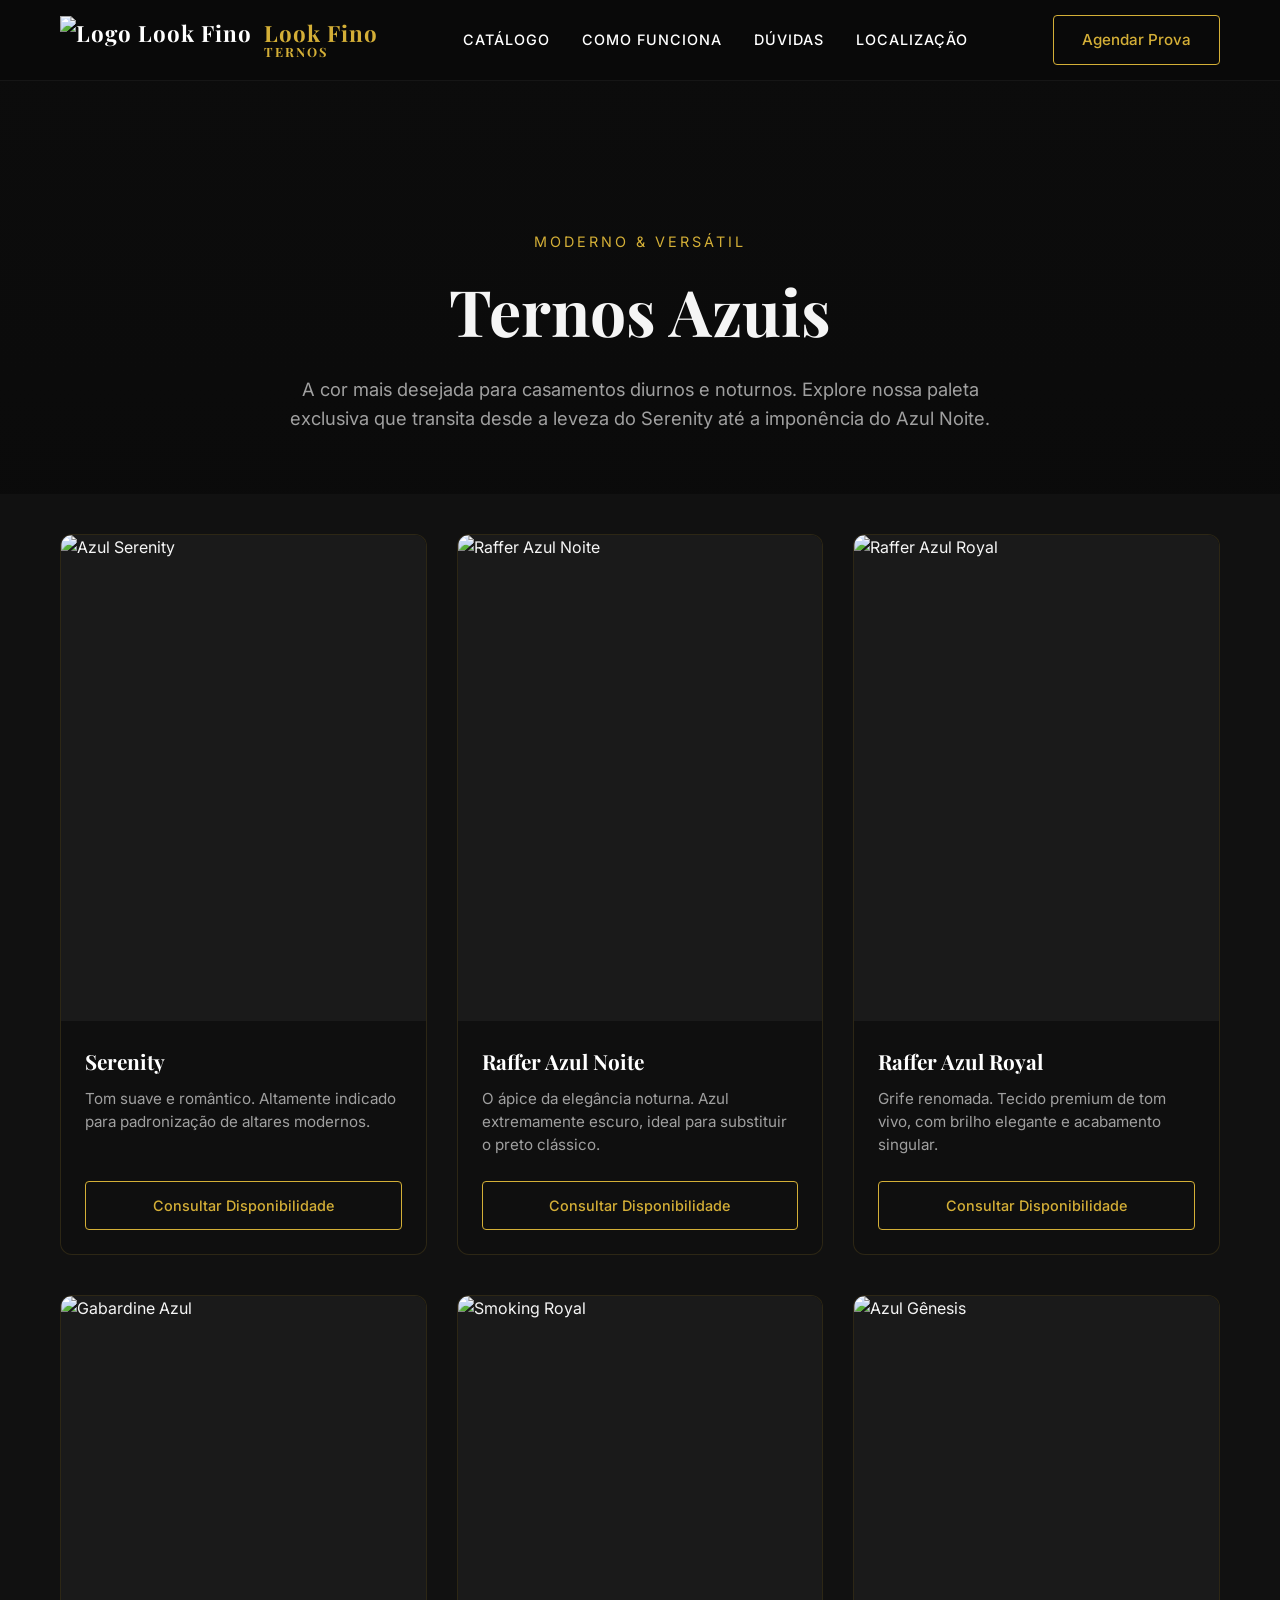
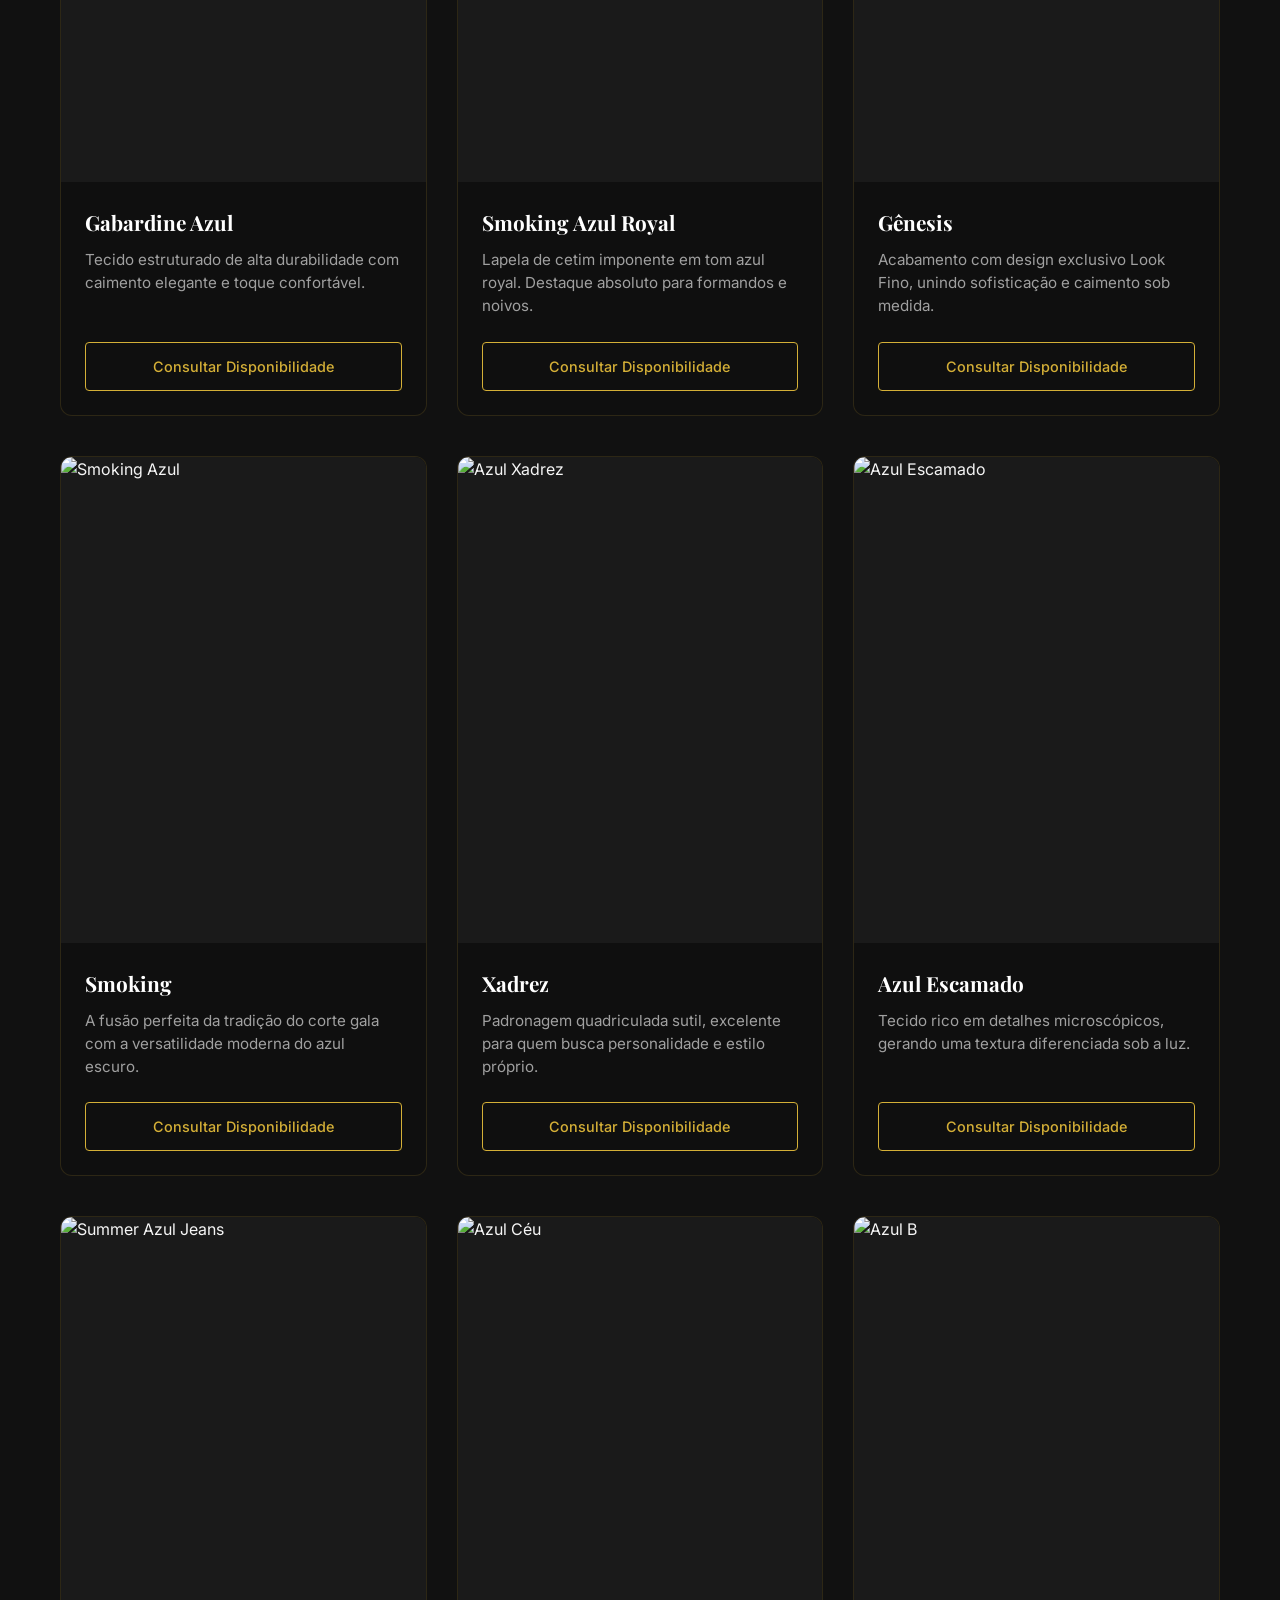
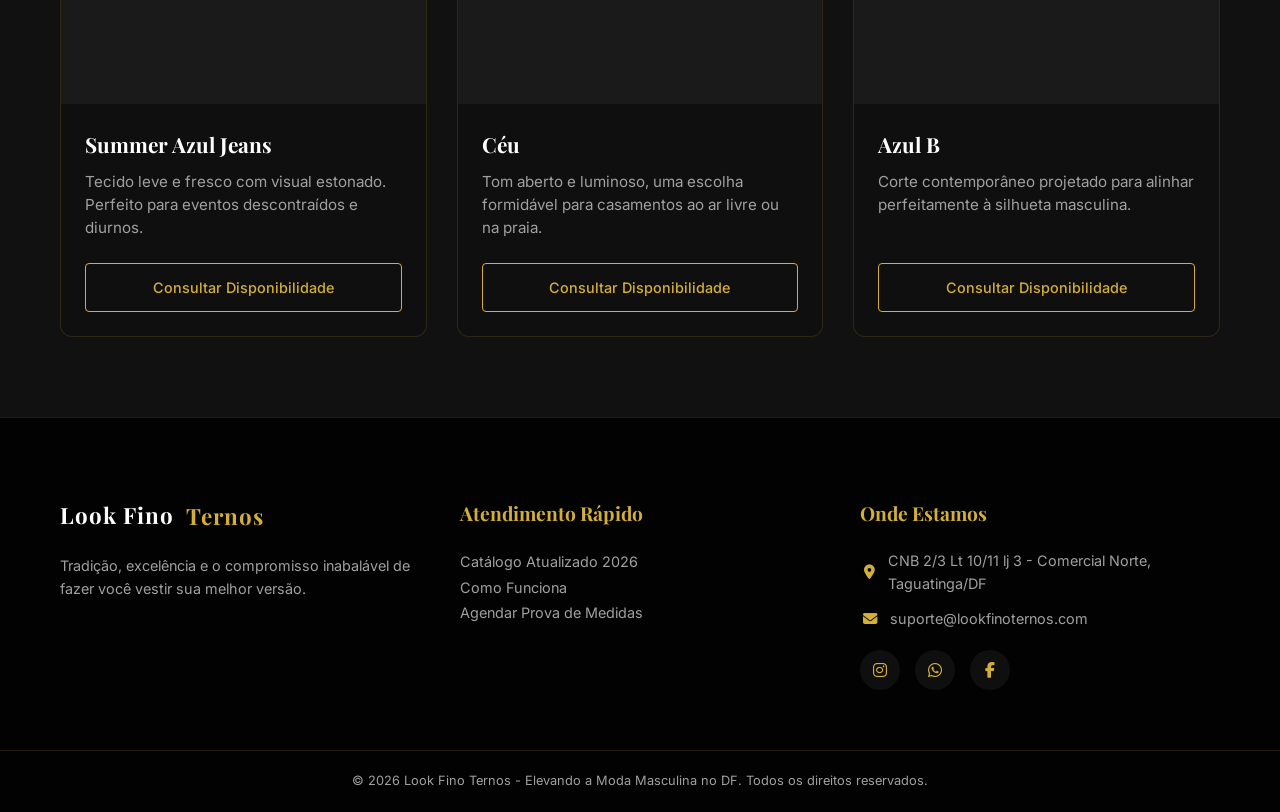
==== commit bb13b6bc: "Add files via upload" ====
--- a/azul.html
+++ b/azul.html
@@ -24,21 +24,31 @@
     <!-- Cabeçalho / Navbar -->
     <header class="header">
         <div class="container header__container">
-            <a href="index.html" class="header__logo">
+            <a href="#" class="header__logo">
                 <img src="img/260 x 260 px (1).png" alt="Logo Look Fino" class="header__logo-img">
                 <span>Look Fino <em>Ternos</em></span>
             </a>
             
+            <div class="menu-overlay"></div>
+
+            <button class="hamburger" aria-label="Abrir menu" aria-expanded="false">
+                <span class="hamburger__line"></span>
+                <span class="hamburger__line"></span>
+                <span class="hamburger__line"></span>
+            </button>
+
             <nav class="navbar">
+                <a href="https://wa.me/556135626437" target="_blank" class="btn btn--outline header__btn-mobile">Agendar Prova</a>
                 <ul class="navbar__list">
                     <li class="navbar__item"><a href="index.html#catalogo-premium" class="navbar__link">Catálogo</a></li>
                     <li class="navbar__item"><a href="index.html#como-funciona" class="navbar__link">Como Funciona</a></li>
                     <li class="navbar__item"><a href="index.html#faq" class="navbar__link">Dúvidas</a></li>
                     <li class="navbar__item"><a href="index.html#onde-estamos" class="navbar__link">Localização</a></li>
                 </ul>
+                
             </nav>
 
-            <a href="https://wa.me/556135626437" target="_blank" class="btn btn--outline header__btn">Agendar Prova</a>
+            <a href="https://wa.me/556135626437" target="_blank" class="btn btn--outline header__btn-desktop">Agendar Prova</a>
         </div>
     </header>
 
--- a/style.css
+++ b/style.css
@@ -1515,3 +1515,227 @@
 
 .faq__text { padding-bottom: 20px; color: var(--text-muted); line-height: 1.6; }
 
+/* ==========================================================
+   MELHORIAS EXCLUSIVAS MOBILE (NÃO AFETA DESKTOP)
+   ========================================================== */
+
+/* Prevenção extra para o Desktop: Oculta itens exclusivos do mobile */
+@media (min-width: 769px) {
+    .hamburger, 
+    .menu-overlay, 
+    .slider-dots {
+        display: none !important;
+    }
+}
+
+@media (max-width: 768px) {
+    /* --- CONFIGURAÇÃO DA BARRA SUPERIOR --- */
+    .header__container {
+        display: flex;
+        justify-content: space-between; /* Mantém a Logo na esquerda e o resto na direita */
+        align-items: center;
+        width: 100%;
+    }
+
+    /* Alternância de botões entre ambientes */
+    .header__btn-desktop {
+        display: none !important; /* Força o botão a sumir para não espremer o hambúrguer */
+    }
+
+    .header__btn-mobile {
+        display: inline-flex !important;
+        width: 85%;
+        justify-content: center;
+        margin-bottom: 2rem; /* Empurra os links para baixo, mantendo o botão isolado no topo */
+
+        /* Estética Premium */
+        background-color: #1a1a1a !important; /* Fundo escuro elegante */
+        color: #d4af37 !important; /* Texto dourado */
+        border: 1px solid #d4af37 !important; /* Borda fina dourada */
+        border-radius: 3px;
+        padding: 14px 0;
+        font-size: 0.95rem;
+        font-weight: 500;
+        text-transform: uppercase;
+        letter-spacing: 2px; /* Letras espaçadas dão ar de luxo */
+        transition: all 0.3s ease;
+    }
+
+    /* Ativa o botão hambúrguer visualmente e joga para o canto */
+    .hamburger {
+        display: flex !important; 
+        position: relative;
+        z-index: 1000 !important; /* Previne que fique escondido atrás do menu */
+        margin-left: auto; /* Força o botão para o extremo direito da tela */
+    }
+
+    /* --- MENU LATERAL MOBILE --- */
+    .menu-overlay {
+        position: fixed;
+        top: 0;
+        left: 0;
+        width: 100%;
+        height: 100vh;
+        background: rgba(0, 0, 0, 0.5);
+        opacity: 0;
+        visibility: hidden;
+        transition: all 0.3s ease;
+        z-index: 998;
+    }
+
+    .menu-overlay.active {
+        opacity: 1;
+        visibility: visible;
+    }
+
+    .navbar {
+        position: fixed;
+        top: 0;
+        right: -100%;
+        width: 75%;
+        max-width: 300px;
+        height: 100vh;
+        background-color: #ffffff;
+        border-left: 2px solid #d4af37;
+        box-shadow: -5px 0 15px rgba(0,0,0,0.1);
+        transition: right 0.4s ease-in-out;
+        z-index: 999; /* Fica abaixo do botão hambúrguer, mas acima do overlay */
+        
+        display: flex;
+        flex-direction: column;
+        align-items: center;
+        justify-content: center; /* Centraliza verticalmente o conteúdo (links + botão) */
+        gap: 2rem; /* Espaçamento mais coeso para caber tudo */
+    }
+
+    .navbar.active {
+        right: 0;
+    }
+
+    .navbar__list {
+        display: flex;
+        flex-direction: column;
+        align-items: center;
+        gap: 2rem;
+        padding: 0;
+    }
+
+    .navbar__link {
+        color: #1a1a1a; /* Tom bem escuro, quase preto */
+        font-size: 1.1rem;
+        font-weight: 400;
+        letter-spacing: 1.5px;
+        text-transform: uppercase;
+        text-decoration: none;
+        transition: color 0.3s ease, transform 0.3s ease;
+    }
+
+    .navbar__link:hover, 
+    .navbar__link:active {
+        color: #d4af37; /* Muda para dourado */
+        transform: translateX(8px); /* Desliza suavemente um pouco para a direita */
+    }
+
+    /* --- CORREÇÃO DO SLIDER (CATÁLOGO DESTRAVADO) --- */
+    /* Mantemos o wrapper original intocado para o script fluir na horizontal */
+    .slider-wrapper {
+        display: flex !important; 
+        flex-direction: row !important; /* Força os cards a continuarem em linha */
+    }
+
+    /* Move rigidamente as bolinhas para baixo sem quebrar o carrossel */
+    .slider-dots {
+        display: flex;
+        justify-content: center;
+        align-items: center;
+        gap: 12px;
+        margin-top: 25px; /* Empurra as bolinhas para baixo da altura dos cards */
+        position: relative;
+        z-index: 5;
+        width: 100%;
+    }
+
+    .slider-dot {
+        width: 12px;
+        height: 12px;
+        border-radius: 50%;
+        background-color: #d1d1d1;
+        border: none;
+        cursor: pointer;
+        transition: background-color 0.3s, transform 0.3s;
+    }
+
+    .slider-dot.active {
+        background-color: #d4af37; /* Mantido o seu tom dourado! */
+        transform: scale(1.2);
+    }
+}
+
+/* --- CONFIGURAÇÕES DO HEADER DESKTOP --- */
+.header__container {
+    display: flex;
+    justify-content: space-between;
+    align-items: center;
+    position: relative;
+}
+
+.navbar {
+    display: flex;
+    align-items: center;
+}
+
+.navbar__list {
+    display: flex;
+    gap: 2rem;
+    list-style: none;
+}
+
+/* Oculta o botão mobile por padrão no computador */
+.header__btn-mobile {
+    display: none;
+}
+
+.header__btn-desktop {
+    display: inline-flex;
+}
+
+.hamburger {
+    display: none; /* Escondido no computador */
+    cursor: pointer;
+    background: none;
+    border: none;
+    flex-direction: column;
+    gap: 6px;
+    z-index: 1000; /* Fica acima de tudo, inclusive do menu aberto */
+    position: relative;
+}
+
+.hamburger__line {
+    display: block;
+    width: 28px;
+    height: 3px;
+    background-color: #d4af37;
+    transition: all 0.3s ease-in-out;
+}
+
+/* --- ANIMAÇÃO PARA O "X" QUANDO ATIVO --- */
+.hamburger.active .hamburger__line:nth-child(1) {
+    transform: translateY(9px) rotate(45deg);
+}
+
+.hamburger.active .hamburger__line:nth-child(2) {
+    opacity: 0;
+    transform: translateX(-10px);
+}
+
+.hamburger.active .hamburger__line:nth-child(3) {
+    transform: translateY(-9px) rotate(-45deg);
+}
+
+/* Essa classe representa a div pai que segura tanto o wrapper quanto as dots */
+.catalogo-container {
+    display: flex;
+    flex-direction: column; /* Empilha: primeiro os cards, depois as bolinhas */
+    align-items: center;    /* Centraliza as bolinhas no meio da tela */
+    width: 100%;
+}
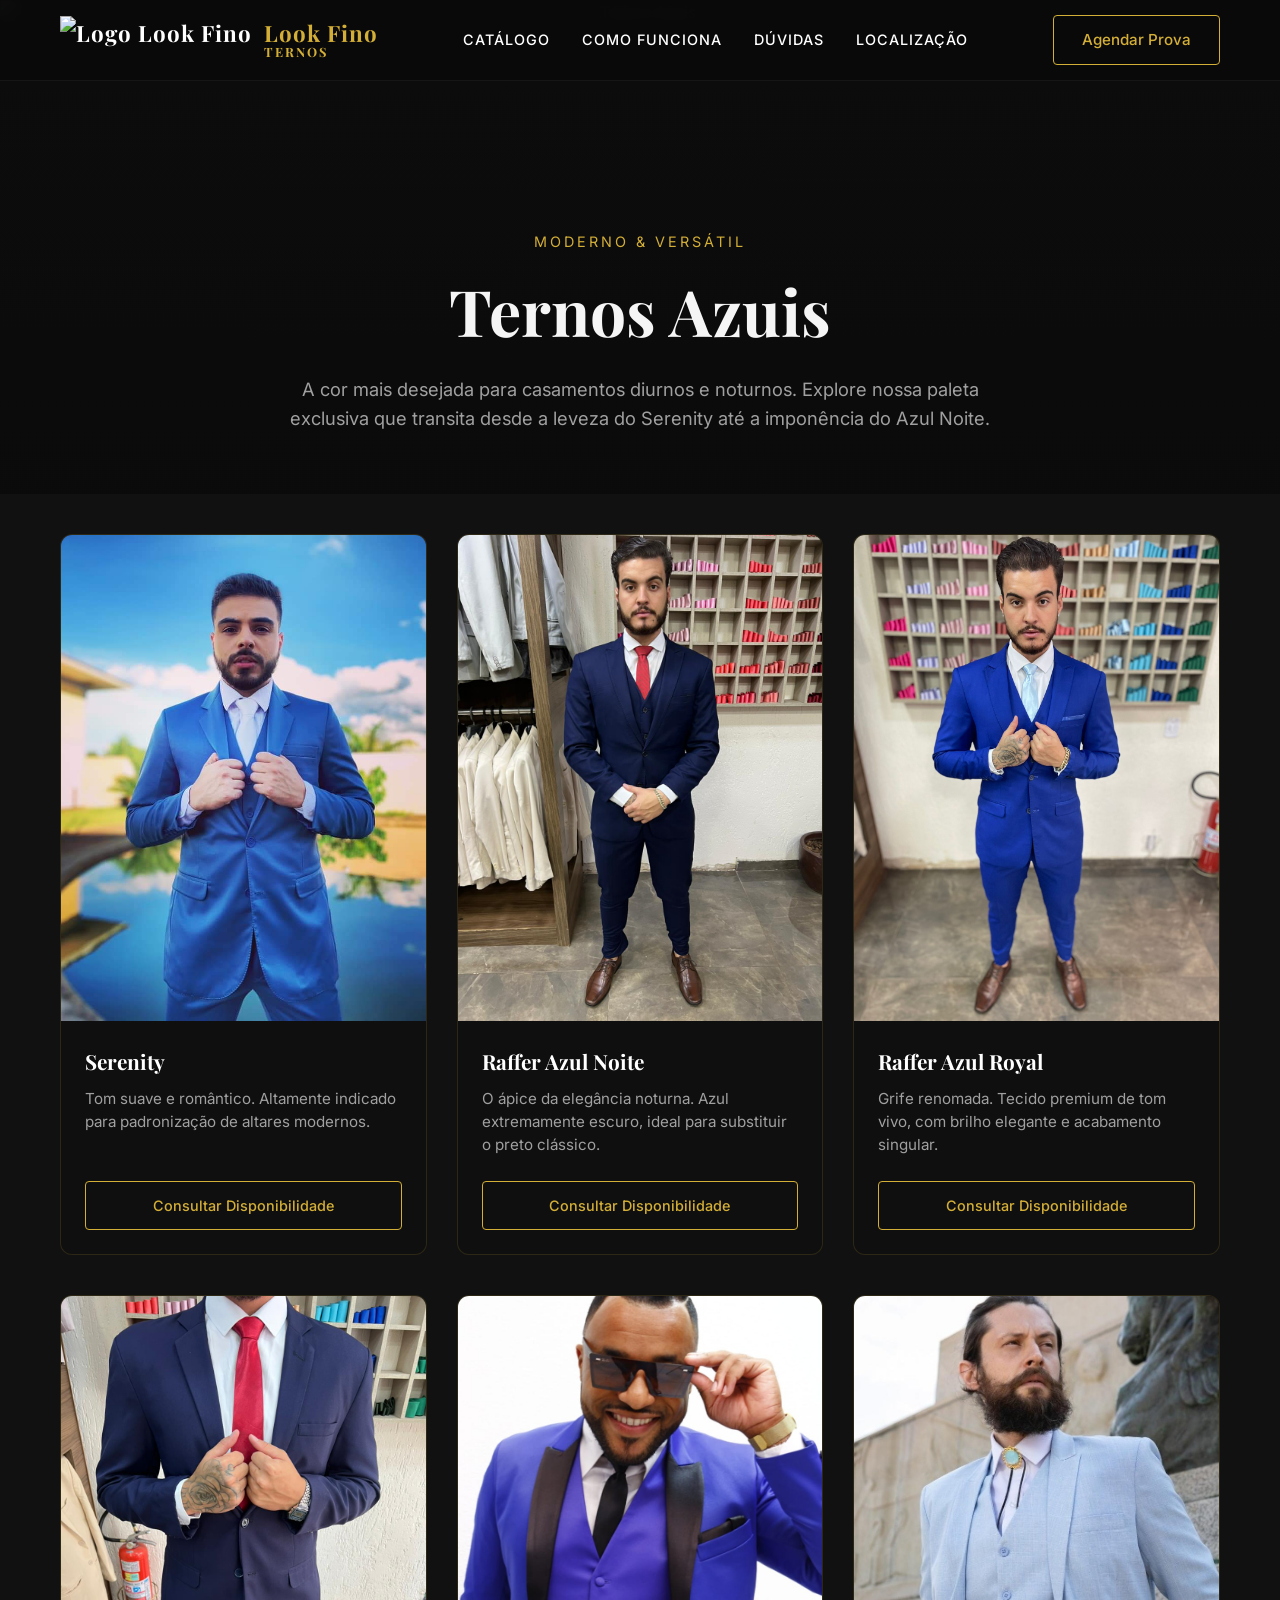
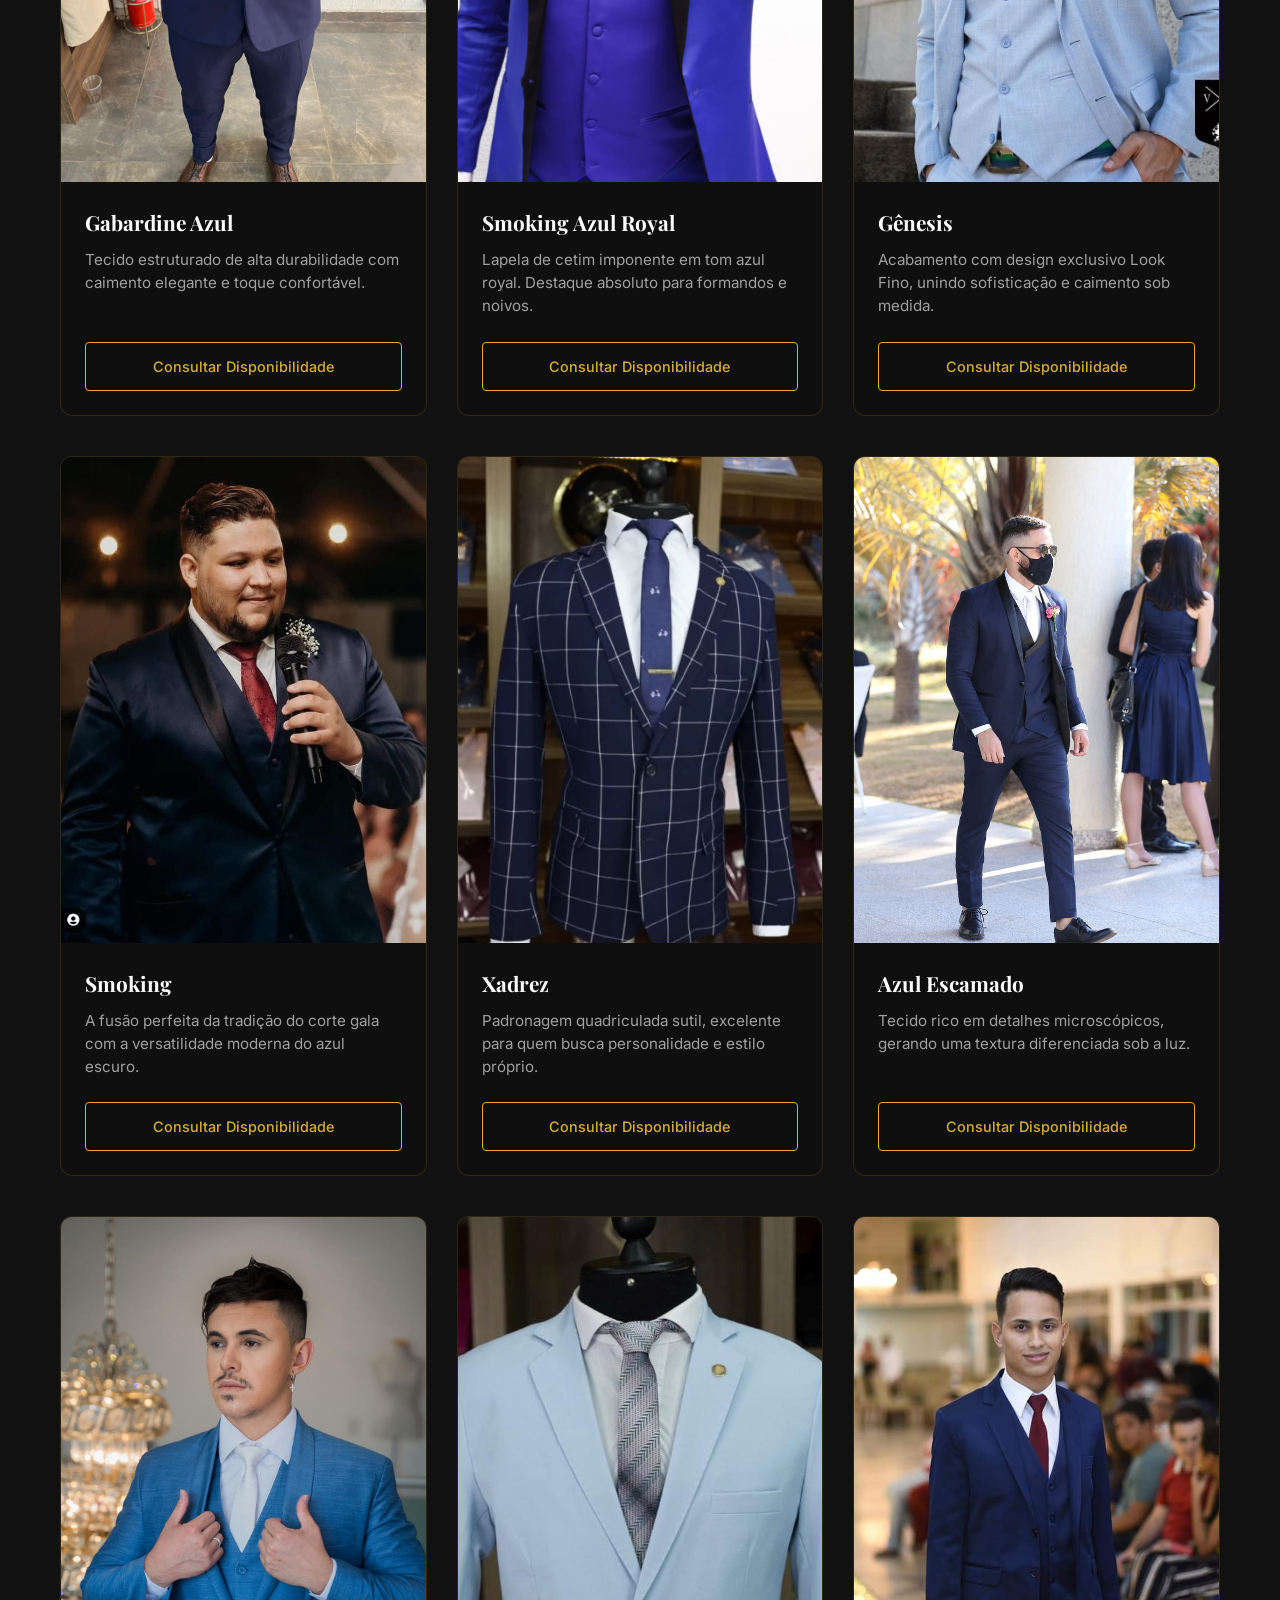
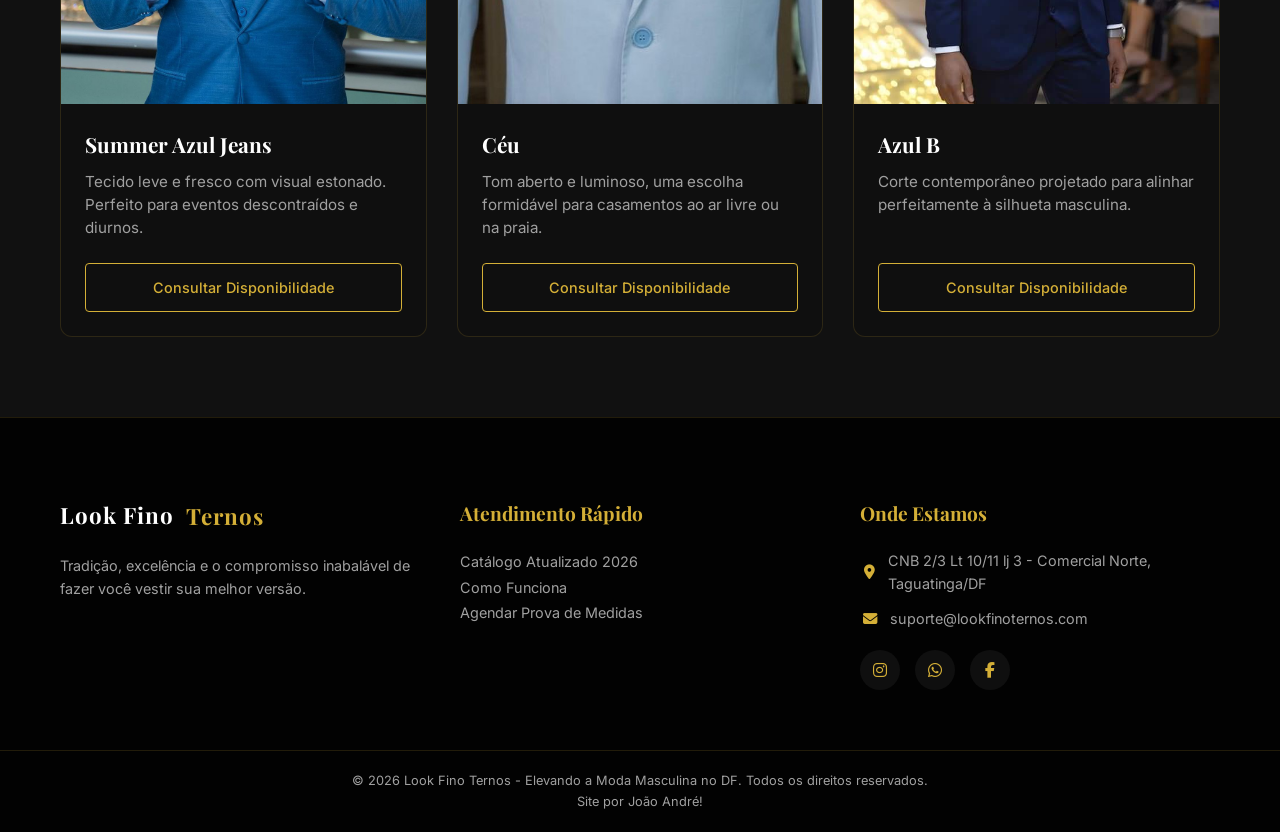
==== commit cfdeb6ca: "Update azul.html" ====
--- a/azul.html
+++ b/azul.html
@@ -6,7 +6,7 @@
     <meta name="description" content="Catálogo de Ternos Azuis Premium - Look Fino. Do Serenity ao Azul Noite, encontre o traje ideal para noivos, padrinhos e formandos em Taguatinga-DF.">
     <title>Ternos Azuis | Look Fino Alfaiataria</title>
     
-    <link rel="icon" type="image/x-icon" href="img/260 x 260 px (2).png">
+    <link rel="icon" type="image/x-icon" href="img/logo.png">
     
     <!-- Google Fonts -->
     <link rel="preconnect" href="https://fonts.googleapis.com">
@@ -24,8 +24,8 @@
     <!-- Cabeçalho / Navbar -->
     <header class="header">
         <div class="container header__container">
-            <a href="#" class="header__logo">
-                <img src="img/260 x 260 px (1).png" alt="Logo Look Fino" class="header__logo-img">
+            <a href="index.html" class="header__logo">
+                <img src="img/logo.png" alt="Logo Look Fino" class="header__logo-img">
                 <span>Look Fino <em>Ternos</em></span>
             </a>
             
@@ -54,14 +54,19 @@
 
     <main>
         <!-- Seção Hero Interna -->
-        <section class="hero hero--internal" style="min-height: 40vh; padding-top: 150px; padding-bottom: 60px;">
-            <div class="hero__overlay"></div>
-            <div class="container hero__content" style="text-align: center;">
-                <span class="hero__subtitle">Moderno & Versátil</span>
-                <h1 class="hero__title">Ternos Azuis</h1>
-                <p class="hero__text" style="max-width: 700px; margin: 0 auto;">A cor mais desejada para casamentos diurnos e noturnos. Explore nossa paleta exclusiva que transita desde a leveza do Serenity até a imponência do Azul Noite.</p>
-            </div>
-        </section>
+        <section class="hero hero--internal">
+    <img src="img/logo.png" alt="Ternos Azuis" class="hero__bg">
+
+    <div class="hero__overlay"></div>
+
+    <div class="container hero__content hero__content--center">
+        <span class="hero__subtitle">Moderno & Versátil</span>
+        <h1 class="hero__title">Ternos Azuis</h1>
+        <p class="hero__text hero__text--center">
+            A cor mais desejada para casamentos diurnos e noturnos. Explore nossa paleta exclusiva que transita desde a leveza do Serenity até a imponência do Azul Noite.
+        </p>
+    </div>
+</section>
 
         <!-- Grade de Catálogo (13 Cards) -->
         <section class="section catalog-page">
@@ -251,9 +256,10 @@
         </div>
         <div class="footer__bottom">
             <p>&copy; 2026 Look Fino Ternos - Elevando a Moda Masculina no DF. Todos os direitos reservados.</p>
+            <p><a href="https://www.linkedin.com/in/jo%C3%A3o-cardoso-b63293276/" target="_blank">Site por João André!</a></p>
         </div>
     </footer>
 
     <script src="script.js"></script>
 </body>
-</html>+</html>
--- a/style.css
+++ b/style.css
@@ -208,7 +208,7 @@
 }
 
 /* ==========================================================================
-   5. HERO SECTION
+   5. HERO SECTION (CORRIGIDO PARA iOS)
    ========================================================================== */
 .hero {
     position: relative;
@@ -217,25 +217,36 @@
     align-items: center;
     justify-content: center;
     text-align: center;
-    background-image: url("img/260\ x\ 260\ px\ \(2\).png");
-    background-size: cover;
-    background-position: center;
-    background-attachment: fixed;
-}
-
+    overflow: hidden;
+}
+
+/* IMAGEM AGORA NO HTML (mais compatível com iOS) */
+.hero__bg {
+    position: absolute;
+    inset: 0;
+    width: 100%;
+    height: 100%;
+    object-fit: cover;
+    z-index: 0;
+}
+
+/* OVERLAY */
 .hero__overlay {
     position: absolute;
     inset: 0;
     background: linear-gradient(to bottom, rgba(10,10,10,0.7), rgba(10,10,10,0.9));
-}
-
+    z-index: 1;
+}
+
+/* CONTEÚDO */
 .hero__content {
     position: relative;
-    z-index: 1;
+    z-index: 2;
     max-width: 800px;
     margin-top: 80px;
 }
 
+/* RESTANTE (mantido igual) */
 .hero__subtitle {
     display: block;
     color: var(--color-primary);
@@ -262,6 +273,21 @@
     display: flex;
     gap: 20px;
     justify-content: center;
+}
+
+.hero--internal {
+    min-height: 40vh;
+    padding-top: 150px;
+    padding-bottom: 60px;
+}
+
+.hero__content--center {
+    text-align: center;
+}
+
+.hero__text--center {
+    max-width: 700px;
+    margin: 0 auto;
 }
 
 /* ==========================================================================
@@ -1738,4 +1764,217 @@
     flex-direction: column; /* Empilha: primeiro os cards, depois as bolinhas */
     align-items: center;    /* Centraliza as bolinhas no meio da tela */
     width: 100%;
-}+}
+
+/* ==========================================
+   CSS: SEÇÃO DE AVALIAÇÕES (PREMIUM)
+   ========================================== */
+
+/* Cores Base (variáveis locais para facilitar edição) */
+.premium-reviews {
+    --pr-bg: transparent; /* Se adapta ao fundo da sua main/body */
+    --pr-card-bg: #141414; /* Fundo escuro elegante para o card */
+    --pr-text: #e0e0e0;
+    --pr-title: #ffffff;
+    --pr-gold: #d4af37;
+    --pr-border: rgba(212, 175, 55, 0.15); /* Borda dourada sutil */
+    
+    padding: 5rem 0;
+    background-color: var(--pr-bg);
+    font-family: 'Inter', sans-serif;
+}
+
+.premium-reviews__container {
+    width: 100%;
+    max-width: 1200px;
+    margin: 0 auto;
+    padding: 0 1.5rem;
+}
+
+/* Cabeçalho da Seção */
+.premium-reviews__header {
+    text-align: center;
+    margin-bottom: 3.5rem;
+}
+
+.premium-reviews__title {
+    font-family: 'Playfair Display', serif; /* Mantendo a identidade premium */
+    font-size: 2.2rem;
+    color: var(--pr-title);
+    margin-bottom: 1rem;
+    font-weight: 600;
+}
+
+.premium-reviews__badge {
+    display: inline-flex;
+    flex-direction: column;
+    align-items: center;
+    gap: 0.3rem;
+    background: rgba(255, 255, 255, 0.03);
+    padding: 0.8rem 1.5rem;
+    border-radius: 50px;
+    border: 1px solid var(--pr-border);
+}
+
+.premium-reviews__stars-global {
+    color: var(--pr-gold);
+    font-size: 1.2rem;
+    letter-spacing: 2px;
+}
+
+.premium-reviews__score {
+    color: var(--pr-text);
+    font-size: 0.9rem;
+}
+
+.premium-reviews__score strong {
+    color: var(--pr-title);
+    font-size: 1rem;
+}
+
+/* Grid de Cards */
+.premium-reviews__grid {
+    display: grid;
+    grid-template-columns: repeat(3, 1fr);
+    gap: 2rem;
+}
+
+/* Estilização do Card */
+.premium-reviews__card {
+    background-color: var(--pr-card-bg);
+    border: 1px solid var(--pr-border);
+    border-radius: 12px;
+    padding: 2rem;
+    display: flex;
+    flex-direction: column;
+    gap: 1.2rem;
+    box-shadow: 0 10px 30px rgba(0, 0, 0, 0.2);
+    transition: transform 0.3s ease, box-shadow 0.3s ease, border-color 0.3s ease;
+}
+
+.premium-reviews__card:hover {
+    transform: translateY(-5px);
+    box-shadow: 0 15px 40px rgba(0, 0, 0, 0.4);
+    border-color: rgba(212, 175, 55, 0.4); /* Realça o dourado ao passar o mouse */
+}
+
+/* Cabeçalho do Card (Avatar + Nome) */
+.premium-reviews__card-header {
+    display: flex;
+    align-items: center;
+    gap: 1rem;
+}
+
+.premium-reviews__avatar {
+    width: 48px;
+    height: 48px;
+    background-color: var(--pr-gold);
+    color: #1a1a1a;
+    display: flex;
+    align-items: center;
+    justify-content: center;
+    font-size: 1.2rem;
+    font-weight: 600;
+    border-radius: 50%;
+    flex-shrink: 0;
+}
+
+.premium-reviews__meta {
+    display: flex;
+    flex-direction: column;
+    gap: 0.2rem;
+}
+
+.premium-reviews__name {
+    color: var(--pr-title);
+    font-size: 1.05rem;
+    font-weight: 500;
+    margin: 0;
+}
+
+.premium-reviews__source {
+    color: #a0a0a0;
+    font-size: 0.8rem;
+    display: flex;
+    align-items: center;
+    gap: 0.4rem;
+}
+
+.premium-reviews__stars {
+    color: var(--pr-gold);
+    font-size: 1.1rem;
+    letter-spacing: 2px;
+}
+
+.premium-reviews__text {
+    color: var(--pr-text);
+    font-size: 0.95rem;
+    line-height: 1.6;
+    font-style: italic;
+    margin: 0;
+}
+
+/* Rodapé / Botão */
+.premium-reviews__footer {
+    text-align: center;
+    margin-top: 3.5rem;
+}
+
+.premium-reviews__btn {
+    display: inline-block;
+    padding: 14px 32px;
+    background-color: transparent;
+    color: var(--pr-gold);
+    border: 1px solid var(--pr-gold);
+    border-radius: 4px;
+    font-size: 0.9rem;
+    font-weight: 500;
+    text-transform: uppercase;
+    letter-spacing: 1.5px;
+    text-decoration: none;
+    transition: all 0.3s ease;
+}
+
+.premium-reviews__btn:hover {
+    background-color: var(--pr-gold);
+    color: #1a1a1a;
+}
+
+/* ==========================================
+   RESPONSIVIDADE (TABLET E MOBILE)
+   ========================================== */
+@media (max-width: 992px) {
+    .premium-reviews__grid {
+        grid-template-columns: repeat(2, 1fr);
+    }
+}
+
+@media (max-width: 768px) {
+    /* Transforma o Grid em um Carrossel Horizontal no Mobile sem usar JS */
+    .premium-reviews__grid {
+        display: flex;
+        overflow-x: auto;
+        scroll-snap-type: x mandatory;
+        gap: 1.5rem;
+        padding-bottom: 2rem; /* Espaço para a sombra não cortar */
+        
+        /* Oculta a barra de rolagem para um visual mais limpo */
+        scrollbar-width: none; /* Firefox */
+        -ms-overflow-style: none;  /* IE and Edge */
+        -webkit-overflow-scrolling: touch; /* Suavidade no Safari/iOS */
+    }
+
+    .premium-reviews__grid::-webkit-scrollbar {
+        display: none; /* Chrome, Safari, Opera */
+    }
+
+    .premium-reviews__card {
+        min-width: 85%; /* Deixa um pedaço do próximo card visível para indicar scroll */
+        scroll-snap-align: center;
+        flex-shrink: 0;
+    }
+
+    .premium-reviews__title {
+        font-size: 1.8rem;
+    }
+}
